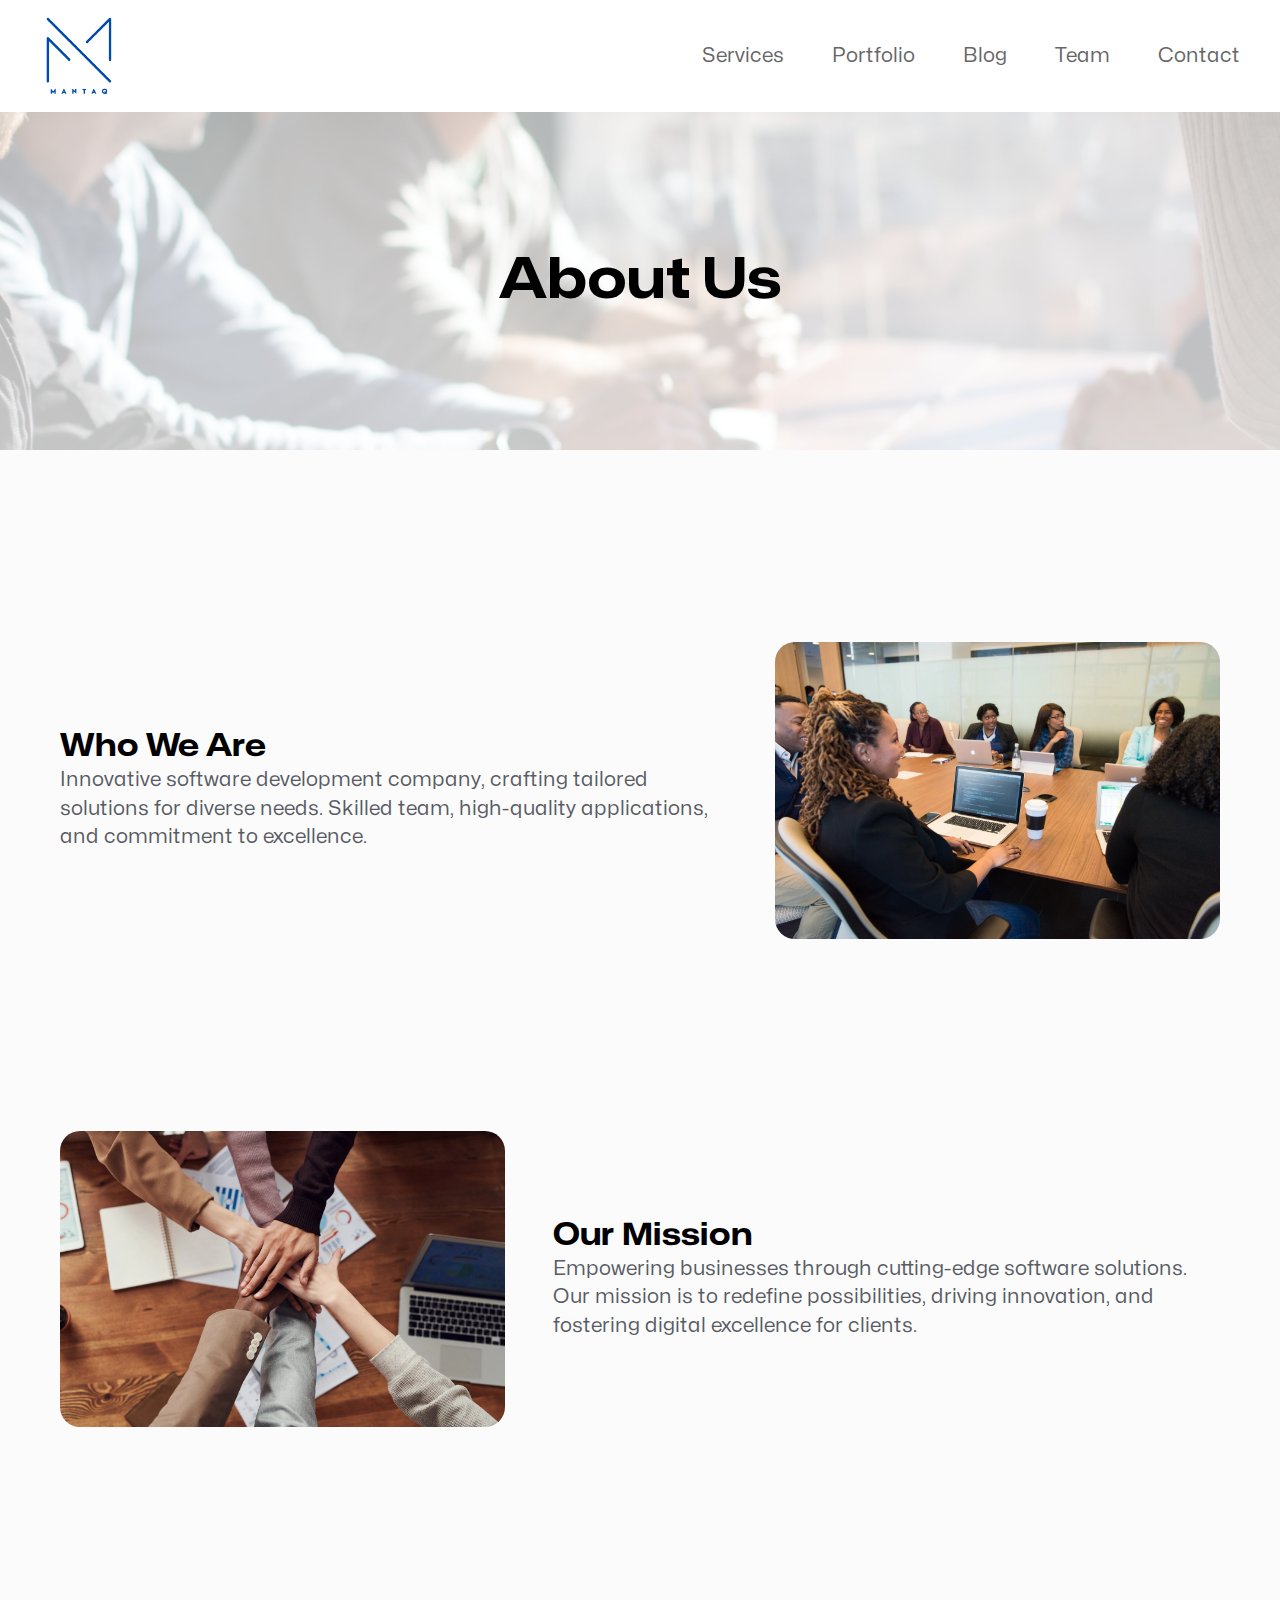
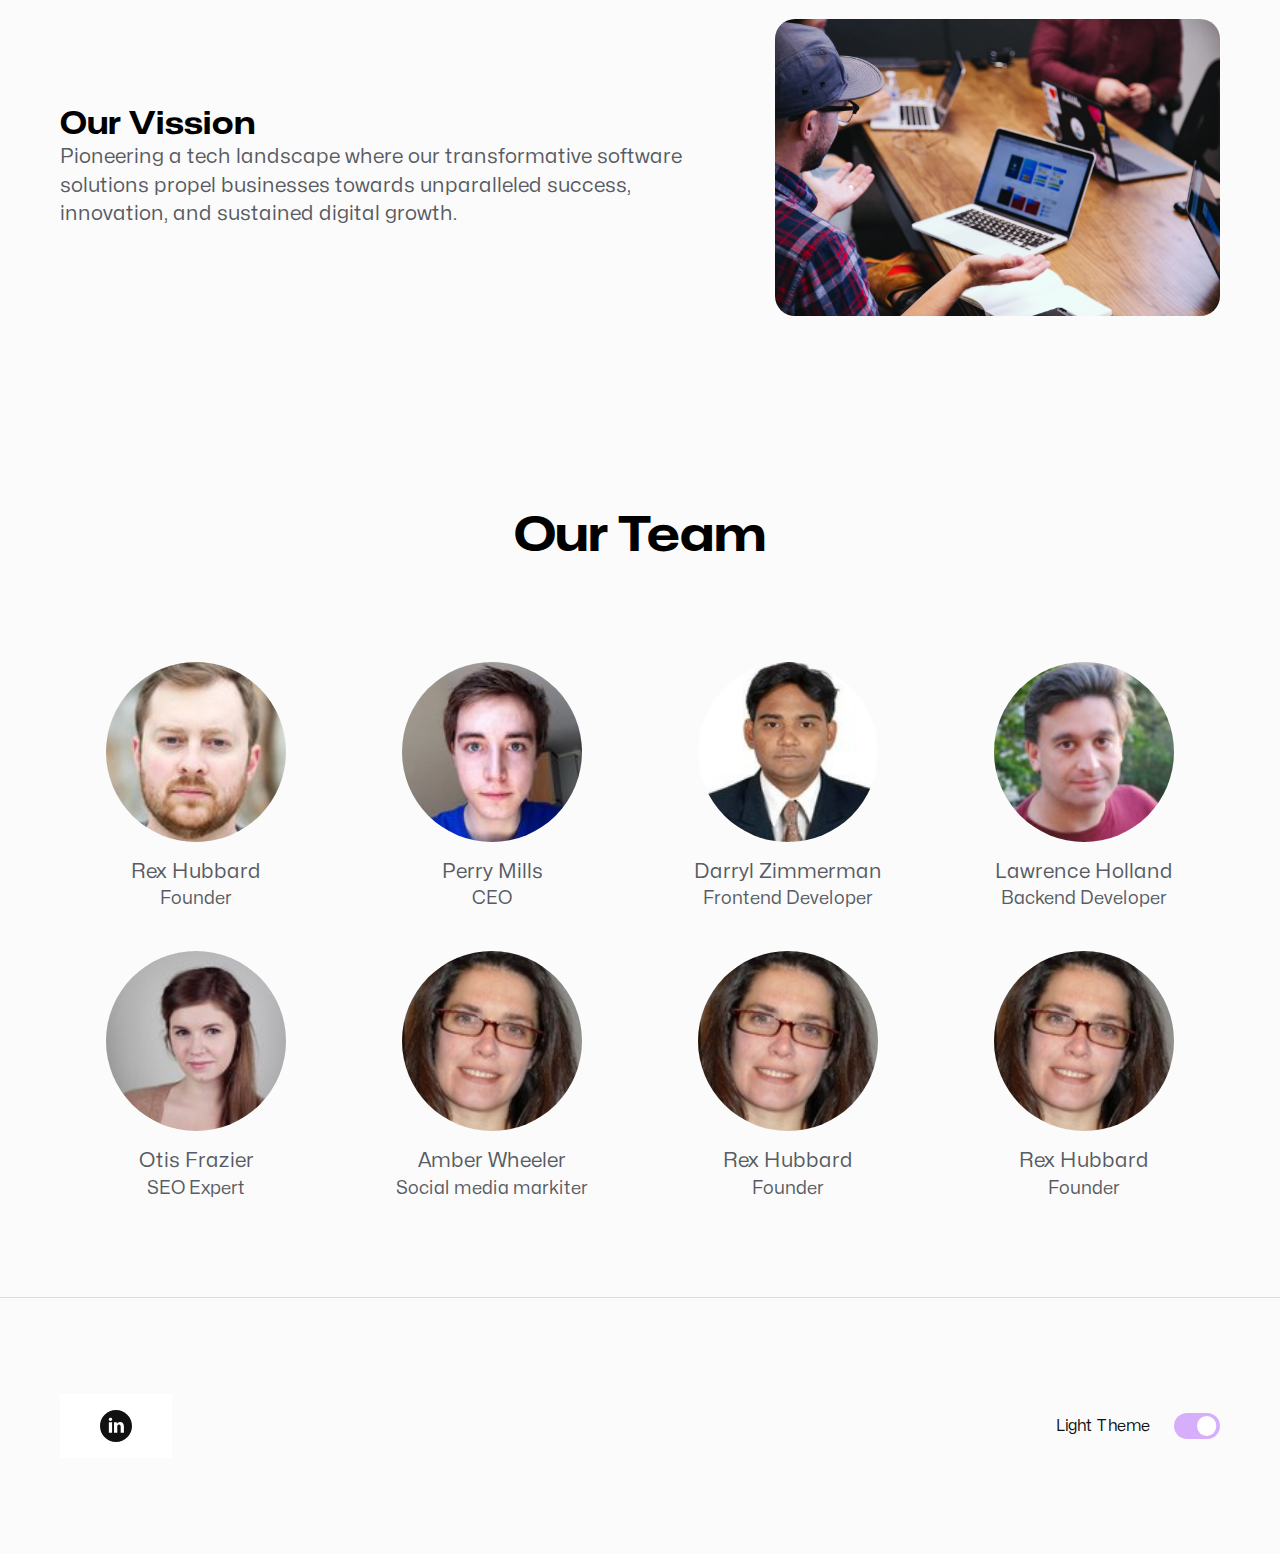
==== about.html @ 596f721f "team changed to about" ====
<!DOCTYPE html>
<html lang="en">
<head>
    <meta charset="UTF-8">
    <meta name="viewport" content="width=device-width, initial-scale=1.0">
    <title>Mantaq Tech Blog</title>

  <link rel="stylesheet" href="style.css" />
  <link rel="stylesheet" href="about.css" />
  <script src="./script.js" defer></script>

</head>
<body>

    <script>
        const theme = localStorage.getItem("theme") || "light";
        document.body.classList.add(theme);
    </script>

    <header class="about-header">
        <nav>
            <a href="index.html">
                <img src="./assets/images/logo.png" alt="mantaq" class="mantaq-logo">
            </a>
            <img src="./assets/images/menu-icon.svg" alt="menu" class="nav-icons menu-icon">
            <img src="./assets/images/close-icon.svg" alt="close" class="nav-icons close-icon hidden">
            <ul>
                <li><a href="index.html#services">Services</a></li>
                <li><a href="index.html#work">Portfolio</a></li>
                <li><a href="./blog.html">Blog</a></li>
                <li><a href="">Team</a></li>
              <li><a href="index.html#contact">Contact</a></li>
            </ul>
        </nav>

        <figure class="about-section container">
            <div class="about-text-box">
              <h1 class="h1">
                About Us
              </h1>
            </div>
        </figure>
    </header>

    <section class="container about-details-section">
        <aside class="about-details-text-box">
            <h2 class="about-details-heading">Who We Are</h2>
            <p>Innovative software development company, crafting tailored solutions for diverse needs. Skilled team, high-quality applications, and commitment to excellence.</p>
        </aside>
        <picture class="about-details-img">
            <img src="./assets/images/about/wwa.webp" alt="group of people" loading="lazy">
        </picture>
    </section>

    <section class="container about-details-section om-section">
        <aside class="about-details-text-box">
            <h2 class="about-details-heading">Our Mission</h2>
            <p>Empowering businesses through cutting-edge software solutions. Our mission is to redefine possibilities, driving innovation, and fostering digital excellence for clients.</p>
        </aside>
        <picture class="about-details-img">
            <img src="./assets/images/about/om.webp" alt="group of people putting hands on top of eacth other's hand" loading="lazy">
        </picture>
    </section>

    <section class="container about-details-section">
        <aside class="about-details-text-box">
            <h2 class="about-details-heading">Our Vission</h2>
            <p>Pioneering a tech landscape where our transformative software solutions propel businesses towards unparalleled success, innovation, and sustained digital growth.</p>
        </aside>
        <picture class="about-details-img">
            <img src="./assets/images/about/ov.webp" alt="group of people" loading="lazy">
        </picture>
    </section>

    <section>
        <div class="conatianer">
            <h2 class="h2">Our Team</h2>
            <div class="team-section container">
                <article class="team-member">
                    <img src="./assets/images/team/1.jpg" alt="Team memner image" class="member-img">
                    <p class="member-name">Rex Hubbard</p>
                    <span class="member-position">Founder</span>
                </article>
                <article class="team-member">
                    <img src="./assets/images/team/2.jpg" alt="Team memner image" class="member-img">
                    <p class="member-name">Perry Mills</p>
                    <span class="member-position">CEO</span>
                </article>
                <article class="team-member">
                    <img src="./assets/images/team/3.jpg" alt="Team memner image" class="member-img">
                    <p class="member-name">Darryl Zimmerman</p>
                    <span class="member-position">Frontend Developer</span>
                </article>
                <article class="team-member">
                    <img src="./assets/images/team/4.jpg" alt="Team memner image" class="member-img">
                    <p class="member-name">Lawrence Holland</p>
                    <span class="member-position">Backend Developer</span>
                </article>
                <article class="team-member">
                    <img src="./assets/images/team/5.jpg" alt="Team memner image" class="member-img">
                    <p class="member-name">Otis Frazier</p>
                    <span class="member-position">SEO Expert</span>
                </article>
                <article class="team-member">
                    <img src="./assets/images/team/6.jpg" alt="Team memner image" class="member-img">
                    <p class="member-name">Amber Wheeler</p>
                    <span class="member-position">Social media markiter</span>
                </article>
                <article class="team-member">
                    <img src="./assets/images/team/6.jpg" alt="Team memner image" class="member-img">
                    <p class="member-name">Rex Hubbard</p>
                    <span class="member-position">Founder</span>
                </article>
                <article class="team-member">
                    <img src="./assets/images/team/6.jpg" alt="Team memner image" class="member-img">
                    <p class="member-name">Rex Hubbard</p>
                    <span class="member-position">Founder</span>
                </article>
            </div>
        </div>
    </section>

    <footer class="footer">
        <div class="container">
          <div class="footer-content">
            <nav>
              <ol class="footer-links">
                <li class="footer-link">
                  <a title="Linkedin" href="https://www.linkedin.com/company/mantaq/" target="_blank"
                    rel="noopener"><img loading="lazy" src="assets/images/social-links/linkedin.svg" alt="Linkedin" /></a>
                </li>
              </ol>
            </nav>
            <label class="theme-switch" for="theme-switch">
              <span>Light Theme</span>
              <input type="checkbox" id="theme-switch" role="switch" />
            </label>
          </div>
        </div>
      </footer>
</body>
</html>
---- style.css ----
/* --------------------------------- */
/* ----- Basic Setup -----*/
/* --------------------------------- */

@font-face {
  font-family: "Mona Sans";
  src: url("assets/fonts/Mona-Sans.woff2") format("woff2 supports variations"),
    url("assets/fonts/Mona-Sans.woff2") format("woff2-variations");
  font-display: swap;
  font-weight: 200 900;
  font-stretch: 75% 125%;
}

:root {
  --h1: 3.5rem;
  --h2: 3rem;
  --h3: 2.145rem;
  --h4: 1.5rem;
  --text-large: 1.6rem;
  --text-medium: 1.275rem;
  --text-small: 1.125rem;
  --text-x-small: 1rem;

  --gradient-brand: radial-gradient(
      at 60% 31%,
      rgb(255, 131, 139) 0px,
      transparent 50%
    ),
    radial-gradient(at 48% 98%, rgba(0, 255, 166, 0.707) 0px, transparent 50%),
    radial-gradient(at 84% 67%, rgb(255, 129, 125) 0px, transparent 50%),
    radial-gradient(at 16% 47%, rgb(255, 90, 112) 0px, transparent 50%),
    radial-gradient(at 73% 11%, rgb(115, 255, 225) 0px, transparent 50%),
    radial-gradient(at 49% 37%, rgba(255, 249, 89, 0.695) 0px, transparent 50%),
    radial-gradient(at 70% 21%, rgba(58, 255, 186, 0.715) 0px, transparent 50%);
  --easing: cubic-bezier(0.86, 0, 0.07, 1);

  --site-max-width: 1280px;
  --gutter-nano: 0.5rem;
  --gutter-micro: 1rem;
  --gutter-x-small: 1.5rem;
  --gutter-small: 2rem;
  --gutter-medium: 2.5rem;
  --gutter-large: 3rem;
  --gutter-x-large: 6rem;
  --gutter-huge: 12rem;

  --scroll-padding: 4.375rem;
  --radius: 85px;
}

body.dark {
  --bg-color-primary: #0c0a0a;
  --bg-color-secondary: #161211;
  --important: #fff;
  --sub: #c3c3c3;
  --light: #7c7777;
  --body: #989898;
  --border: #c0c0c015;
  --border-dark: #c0c0c02f;
  --gradient-border: linear-gradient(to left bottom, #777, #0e0d0d);
  --shadow: 0 1rem 1rem #00000040;
}

body.light {
  --bg-color-primary: #fbfbfb;
  --bg-color-secondary: #ffffff;
  --important: #000;
  --sub: #111;
  --light: #666;
  --body: #585b63;
  --border: #62626234;
  --border-dark: #5e5e5e1f;
  --gradient-border: linear-gradient(to left bottom, #000000c6, #0e0d0d00);
  --shadow: 0 1rem 1rem rgba(0, 0, 0, 0.25);
}

*,
*::after,
*::before {
  margin: 0;
  padding: 0;
  box-sizing: inherit;
}

html {
  font-family: "Mona Sans", sans-serif;
  box-sizing: border-box;
  scroll-padding-top: var(--scroll-padding);
  scroll-behavior: smooth;
}

/* Ensure that our site is accessible to users who may have vestibular disorders */

@media (prefers-reduced-motion: reduce) {
  html {
    scroll-behavior: auto;
  }
}

@media (max-width: 1200px) {
  html {
    font-size: 90%;
  }
}

@media (max-width: 645px) {
  html {
    font-size: 80%;
  }
}

body {
  font-size: var(--text-medium);
  color: var(--body);
  background-color: var(--bg-color-primary);
  line-height: 1.4;
  text-rendering: optimizeLegibility;
  overflow-x: hidden;
}

/* Improve media defaults */

picture,
svg,
img {
  display: block;
  max-inline-size: 100%;
  object-fit: contain;
}

textarea {
  resize: none;
}

/* --------------------------------- */
/* ----- Typography -----*/
/* --------------------------------- */

input,
textarea,
button {
  font: inherit;
}

p,
h1,
h2,
h3,
.h4 {
  overflow-wrap: break-word;
}

h1,
h2,
h3,
.h4 {
  font-stretch: 125%;
  line-height: 1.2;
  color: var(--important);
}

.h1 {
  font-size: var(--h1);
}

.h2 {
  font-size: var(--h2);
  text-align: center;
}

.h3 {
  font-size: var(--h3);
}

.h4 {
  font-size: var(--h4);
}

@media (max-width: 845px) {
  :root {
    --h1: 2.845rem;
    --h2: 2.45rem;
    --h3: 1.85rem;
  }
}

@media (max-width: 700px) {
  :root {
    --h1: 2.545rem;
  }
}

@media (max-width: 545px) {
  :root {
    --h1: 2.4rem;
    --text-large: 1.5rem;
  }
}

@media (max-width: 485px) {
  :root {
    --h1: 2.145rem;
    --h2: 1.875rem;
    --h3: 1.6rem;
    --text-large: 1.345rem;
  }
}

/* --------------------------------- */
/* ----- Utilities -----*/
/* --------------------------------- */

/* Center and constrain the width of page sections */

.container {
  max-inline-size: var(--site-max-width);
  margin-inline: auto;
}

@media (max-width: 1375px) {
  :root {
    --site-max-width: 1160px;
  }
}

@media (max-width: 1275px) {
  .container {
    padding-inline: var(--gutter-small);
  }
}

@media (max-width: 1200px) {
  .container {
    padding-inline: var(--gutter-medium);
  }
}

@media (max-width: 575px) {
  .container {
    padding-inline: var(--gutter-small);
  }
}

/* disable scroll when menu is opened */

.lock-screen {
  overflow-y: hidden;
}

/* hides visually and removes from accessibility tree  */

.hidden {
  visibility: hidden;
  transform: translateX(-100%);
}

.transform {
  transform: translateY(6rem);
  opacity: 0;
}

.shown {
  transition: 0.1s;
  color: lightgrey;
}

/* --------------------------------- */
/* ----- Components -----*/
/* --------------------------------- */

.btn {
  font-size: 1.35rem;
  font-weight: 700;
  text-decoration: none;
  text-align: center;
  padding: 18px 60px;
  border-radius: var(--gutter-nano);
  transition: 0.3s all ease-in-out;
  cursor: pointer;
}

@media (max-width: 700px) {
  .btn {
    padding: 16px 48px;
  }
}

@media (max-width: 485px) {
  .btn {
    font-size: 1.2rem;
    padding: 14px 38px;
  }
}

.btn-cta {
  color: var(--bg-color-primary);
  background-color: var(--important);
}

body.dark .btn-cta:hover,
body.dark .btn-cta:focus {
  box-shadow: #ffffff40 0 0 0 var(--gutter-nano);
}

body.light .btn-cta:hover,
body.light .btn-cta:focus {
  box-shadow: #07070733 0 0 0 var(--gutter-nano);
}

.btn-secondary {
  border: 1px solid var(--border-dark);
  color: var(--important);
}

.btn-secondary:hover,
.btn-secondary:focus {
  border-color: var(--important);
}

.link {
  display: inline-block;
  font-weight: 600;
  font-size: var(--text-small);
  padding: var(--gutter-nano) 0;
  text-decoration: none;
  color: var(--important);
  position: relative;
}

.link::after,
.link::before {
  content: "";
  width: 100%;
  height: 1px;
  margin-block-start: var(--gutter-nano);
  position: absolute;
  bottom: -1px;
  left: 0;
  transition: 300ms;
}

body.dark .link::before {
  background-color: #d3d3d357;
}

body.dark .link::after {
  background-color: white;
}

body.light .link::before {
  background-color: lightgray;
}

body.light .link::after {
  background-color: black;
}

.link::after {
  background-color: white;
  transform-origin: left;
  transform: scaleX(0);
}

.link:hover::after,
.link:focus::after {
  transform: scaleX(1);
}

/* shiny-on-hover effect that follows your mouse */

.card {
  position: relative;
}

.card::after {
  content: "";
  position: absolute;
  inset: 0;
  background-image: radial-gradient(
    600px at var(--x) var(--y),
    #fffcfc18,
    transparent 40%
  );
  border-radius: inherit;
  opacity: 0;
  transition: opacity 0.2s;
  filter: blur(25px);
}

.card:hover::after {
  opacity: 1;
}

/* --------------------------------- */
/* ----- Layout -----*/
/* --------------------------------- */

section:not(:first-child) {
  padding-block-start: var(--gutter-huge);
}

section:first-child {
  padding-block-start: 7rem;
}

@media (max-width: 885px) {
  :root {
    --gutter-huge: 8rem;
    --gutter-x-large: 4rem;
  }
}

main {
  border-top: 1px solid var(--border);
  border-top-left-radius: var(--radius);
  border-top-right-radius: var(--radius);
  background-color: var(--bg-color-primary);
  transform: translateY(calc(-1 * var(--radius)));
}

@media (max-width: 1185px) {
  :root {
    --radius: 45px;
  }
}
/* --------------------------------- */
/* ----- Navigation -----*/
/* --------------------------------- */

nav{
  position: relative;
  background: var(--bg-color-secondary);
  display: flex;
  justify-content: space-between;
  padding: var(--gutter-micro) var(--gutter-medium);
  align-items: center;
}

.nav-icons{
  position: absolute;
  right: var(--gutter-medium);
  width: 35px;
  cursor: pointer;
}

.menu-icon{
  display: none;
}

.mantaq-logo{
  cursor: pointer;
}

.mantaq-logo{
  width: 80px;
}

nav ul {
  display: flex;
  gap: var(--gutter-large);
}

nav ul li {
  list-style: none;
}

nav ul li a{
  text-decoration: none;
  color: var(--light);
  transition: .4s;
}

nav ul li a:hover{
  color: var(--sub);
}

@media (max-width: 720px) {
  .menu-icon{
    display: block;
  }

  nav ul{
    background: var(--bg-color-secondary);
    flex-direction: column;
    position: absolute;
    width: 100%;
    left: 0;
    top: 100%;
    padding: var(--gutter-medium) var(--gutter-large);
    transition: .5s;
    transform: translateY(-150%);
  }
}


/* --------------------------------- */
/* ----- Header -----*/
/* --------------------------------- */

.header {
  min-block-size: calc(100vh + var(--radius));
  background-attachment: fixed;
  background-size: cover;
  background-position: center;
  background-repeat: no-repeat;
  position: relative;
}

body.dark .header {
  background-image: linear-gradient(#0000008b, #000000e6),
    url("assets/images/hero-bg.webp");
}

body.light .header {
  background-image: linear-gradient(#ffffffa2, #ffffffe6),
    url("assets/images/hero-bg-light.webp");
}

.header-text {
  font-size: var(--text-large);
  font-weight: 400;
  max-inline-size: 745px;
  margin-block-start: var(--gutter-micro);
  margin-block-end: var(--gutter-medium);
}

.hero-section{
  height: calc(100vh - 94px);
  display: flex;
  align-items: center; 
}

@media (max-width: 1200px) {
  .header-text {
    max-inline-size: 685px;
  }
}

@media (max-width: 845px) {
  .header-text {
    max-inline-size: 585px;
  }
}

.header-btns {
  display: inline-flex;
  gap: var(--gutter-x-small);
}

@media (max-width: 400px) {
  .header-textbox {
    left: 0;
    text-align: center;
    padding-inline: 0.6rem;
  }
  .header-btns {
    flex-direction: column;
    width: 80%;
  }
}

/* --------------------------------- */
/* ----- Clients -----*/
/* --------------------------------- */

.logos {
  display: flex;
  justify-content: space-around;
  align-items: flex-start;
  padding-block-start: var(--gutter-x-large);
}

@media (max-width: 885px) {
  .logos {
    padding-block-start: calc(
      var(--gutter-x-large) + var(--gutter-x-large) - 2rem
    );
  }
}

.logo-group {
  display: flex;
  flex-direction: column;
  align-items: center;
  justify-content: center;
  position: relative;
}

.logo {
  position: absolute;
  top: 0;
  max-block-size: 60px;
  max-inline-size: 150px;
  transition: all 2.4s cubic-bezier(0.25, 1, 0.5, 1);
}

@media (max-width: 845px) {
  .logo {
    max-inline-size: 100px;
  }

  .logo-group:last-child {
    display: none;
  }
}

@media (max-width: 400px) {
  .logo {
    max-inline-size: 85px;
  }
}

.logo.hide {
  opacity: 0;
}

.logo.to-top {
  transform: scale(0.4) translateY(-150px);
}

.logo.to-bottom {
  transform: scale(0.4) translateY(150px);
}

body.dark .logo {
  filter: invert(97%) grayscale(100%) opacity(0.6);
}

body.light .logo {
  filter: grayscale(100%) opacity(0.6);
}

/* --------------------------------- */
/* ----- Featured article -----*/
/* --------------------------------- */

.services{
  display: grid;
  grid-template-columns: repeat(4 ,1fr);
  row-gap: var(--gutter-large);
  gap: var(--gutter-medium);
  padding-block-start: var(--gutter-x-large);
}

.services article{
  display: flex;
  align-items: center;
  justify-content: center;
  gap: var(--gutter-x-small);
  flex-direction: column;
  transition: 1s;
  text-align: center;
}

.services article:hover img{
  scale: 1.2;
}

.services article img{
  max-width: 130px;
  transition: .7s;
  cursor: pointer;
}

@media (max-width: 880px) {
  .services{
    grid-template-columns: repeat(3 ,1fr);
  }
}


@media (max-width: 570px) {
  .services{
    grid-template-columns: repeat(2 ,1fr);
  }
}
/* --------------------------------- */
/* ----- Work -----*/
/* --------------------------------- */

.work-boxes {
  padding-block-start: var(--gutter-x-large);
}

.work-box {
  display: flex;
  justify-content: space-between;
  align-items: center;
}

@media (max-width: 1045px) {
  .work-boxes {
    max-inline-size: fit-content;
    margin-inline: auto;
  }

  .work-box {
    flex-direction: column-reverse;
    align-items: flex-start;
  }

  .work-img {
    margin-block-end: var(--gutter-medium);
  }
}

.work-box:not(:last-child) {
  margin-block-end: var(--gutter-huge);
}

@media (max-width: 1285px) {
  .work-box:not(:last-child) {
    margin-block-end: 8rem;
  }
}

.work-img,
.work-textbox {
  flex-basis: 49%;
}

.work-img {
  max-inline-size: 785px;
  transition: 0.6s all;
}

body.light .work-img {
  box-shadow: var(--shadow);
}

.work-textbox {
  max-inline-size: 445px;
}

@media (max-width: 885px) {
  .work h2 {
    margin-block-start: 45px;
  }
}

@media (max-width: 485px) {
  .work h2 {
    margin-block-start: 0;
  }
}

.work-text {
  margin-block: var(--gutter-micro);
}

.work-technologies {
  list-style-position: inside;
  list-style-type: disc;
  margin-block-end: var(--gutter-x-small);
}

.work-links {
  display: inline-flex;
  align-items: center;
  gap: var(--gutter-x-small);
}

.work-links img {
  block-size: 28px;
  inline-size: 28px;
}

body.dark .work-links img {
  filter: invert(1);
}

/* Github icon */

.work-links > a:last-child {
  transition: 0.3s transform ease-in;
}

.work-links > a:last-child:hover,
.work-links > a:last-child:focus {
  transform: scale(1.1);
}

.work-text,
.contact-text,
.work-technologies {
  font-weight: 300;
}

.work-textbox h3,
.work-text,
.work-technologies,
.work-links {
  --delay: 0.2s;
  animation: slide-up 0.6s cubic-bezier(0.16, 1, 0.3, 1) both;
  animation-play-state: paused;
}

.work-text {
  animation-delay: var(--delay);
}

.work-technologies {
  animation-delay: calc(var(--delay) * 1.5);
}

.work-links {
  animation-delay: calc(var(--delay) * 2);
}

@keyframes slide-up {
  from {
    transform: translateY(45px);
    opacity: 0;
  }

  to {
    transform: none;
    opacity: 1;
  }
}

/* --------------------------------- */
/* ----- Articles -----*/
/* --------------------------------- */

.article-boxes {
  display: flex;
  flex-flow: row wrap;
  gap: 3.5%;
  margin-block-start: var(--gutter-x-large);
}

.article-box {
  flex-basis: 31%;
  border: 1px solid var(--border);
  padding: var(--gutter-medium) var(--gutter-small);
  border-radius: var(--gutter-nano);
  background-color: var(--bg-color-secondary);
}

.article-textbox {
  height: 100%;
  display: flex;
  flex-direction: column;
}

.article-text {
  font-size: var(--text-small);
  margin-block: var(--gutter-x-small);
}

.article-info {
  display: flex;
  justify-content: space-between;
  margin-block-start: auto;
}

.reaction-count {
  display: inline-flex;
  align-items: center;
  gap: var(--gutter-nano);
  font-size: initial;
}

@media (max-width: 985px) {
  .article-boxes {
    max-inline-size: 685px;
    margin-inline: auto;
    justify-content: center;
    gap: 4%;
  }
}

@media (max-width: 650px) {
  .featured-article {
    margin-block-end: 0;
  }
}

/* --------------------------------- */
/* ----- Featured article -----*/
/* --------------------------------- */

.featured-article {
  flex-basis: 100%;
  display: flex;
  align-items: center;
  justify-content: space-between;
  margin-block-end: 44.8px;
}

@media (max-width: 985px) {
  .featured-article {
    margin-block-end: 24.4px;
    flex-direction: column-reverse;
  }
}

.featured-article .article-textbox {
  flex-basis: 44%;
}

.featured-article h3 {
  margin-block-start: var(--gutter-x-small);
}

.featured-article .article-illustration {
  flex-basis: 50%;
}

.article-illustration img {
  border-radius: var(--gutter-nano);
}

.featured-article .article-text {
  font-size: var(--text-medium);
}

.featured-article .article-info {
  justify-content: flex-start;
  gap: var(--gutter-medium);
}

/* --------------------------------- */
/* ----- Testimonials -----*/
/* --------------------------------- */

.testimonials {
  display: grid;
  grid-template-columns: repeat(3, 1fr);
  gap: 1px;
  margin-block-start: var(--gutter-x-large);
  list-style-type: none;
  background-image: linear-gradient(
    rgba(88, 88, 88, 0.297),
    rgba(214, 214, 214, 0.082)
  );
}

@media (max-width: 1100px) {
  .testimonials {
    grid-template-columns: repeat(2, 1fr);
  }
}

@media (max-width: 645px) {
  .testimonials {
    grid-template-columns: 1fr;
  }
}

.testimonial {
  display: flex;
  flex-direction: column;
  padding: var(--gutter-small);
  background-color: var(--bg-color-primary);
}

.testimonial-text {
  font-size: var(--text-small);
  margin-block-end: var(--gutter-x-small);
}

.testimonial-author {
  margin-block-start: auto;
  display: flex;
  align-items: center;
  gap: var(--gutter-micro);
}

.testimonial-author-name {
  margin-block-end: 0.3rem;
}

.testimonial-author-name,
.testimonial-author-job {
  font-size: initial;
}

.testimonial-author > img {
  block-size: 52px;
  inline-size: 52px;
  border-radius: 50%;
  background-color: var(--bg-color-secondary);
}
/* --------------------------------- */
/* ----- Skills -----*/
/* --------------------------------- */

.skills-imgs {
  display: flex;
  flex-flow: row wrap;
  justify-content: center;
  gap: var(--gutter-x-large);
  padding-block-start: var(--gutter-x-large);
}

.skills-img {
  block-size: 135px;
  inline-size: 135px;
}

@media (max-width: 1100px) {
  .skills-img {
    block-size: 100px;
    inline-size: 100px;
  }
}

@media (max-width: 810px) {
  .skills-img {
    block-size: 85px;
    inline-size: 85px;
  }
}

@media (max-width: 675px) {
  .skills-imgs {
    gap: var(--gutter-large);
  }
  .skills-img {
    block-size: 70px;
    inline-size: 70px;
  }
}

@media (max-width: 340px) {
  .skills-img {
    block-size: 55px;
    inline-size: 55px;
  }
}

/* --------------------------------- */
/* ----- Contact -----*/
/* --------------------------------- */

.contact-content {
  display: grid;
  grid-template-columns: minmax(245px, 35%) 1fr;
  margin-block: var(--gutter-x-large);
  border: 1px solid var(--border);
  border-radius: var(--gutter-nano);
}

@media (max-width: 1032px) {
  .contact-content {
    display: flex;
    flex-direction: column-reverse;
    max-inline-size: 845px;
    margin-inline: auto;
  }
}

.contact-textbox,
.contact-form {
  padding: var(--gutter-large) var(--gutter-small);
}

.hire-alert {
  display: inline-flex;
  align-items: center;
  gap: var(--gutter-nano);
  font-size: initial;
  padding: var(--gutter-nano) var(--gutter-micro);
  border-radius: var(--gutter-small);
  position: relative;
  z-index: 1;
  margin-block-end: var(--gutter-small);
  color: var(--important);
}

.hire-alert::before,
.hire-alert::after {
  content: "";
  position: absolute;
  inset: 0;
  border-radius: inherit;
}

.hire-alert::after {
  background-image: var(--gradient-border);
  z-index: -2;
}

.hire-alert::before {
  background-color: var(--bg-color-primary);
  inset: 1px;
  z-index: -1;
}

.indicator {
  display: inline-block;
  block-size: var(--gutter-nano);
  inline-size: var(--gutter-nano);
  border-radius: 50%;
  background-color: red;
  animation: blink 550ms alternate infinite var(--easing);
}

@keyframes blink {
  100% {
    opacity: 0;
  }
}

.contact-text {
  margin-block-end: var(--gutter-small);
}

.signatures {
  inline-size: 150px;
}

body.light .signatures {
  filter: invert(1);
}

.contact-form {
  background-color: var(--bg-color-secondary);
  border-top-right-radius: var(--gutter-nano);
  border-bottom-right-radius: var(--gutter-nano);
}

.form-field label,
.form-field input,
.form-field textarea {
  display: block;
  width: 100%;
}

.form-field label {
  color: var(--important);
}

.form-field input,
.form-field textarea {
  font-size: var(--text-small);
  color: var(--sub);
  border: none;
  outline: none;
  border-bottom: 1px solid var(--border);
  background-color: transparent;
}

.form-field input:focus,
.form-field textarea:focus {
  border-color: #888;
}

.form-field input,
.form-field textarea {
  margin-block-end: var(--gutter-small);
  padding: var(--gutter-nano);
  margin-inline: var(--gutter-nano);
}

.form-field label {
  font-size: var(--text-small);
  margin-block-end: var(--gutter-nano);
  margin-inline-start: var(--gutter-nano);
}

.contact-form button[type="submit"] {
  border: none;
}

/* --------------------------------- */
/* ----- Footer -----*/
/* --------------------------------- */

.footer {
  border-top: 1px solid var(--border);
  padding-block: var(--gutter-x-large);
}

.main-footer{
  display: flex;
  justify-content: space-between;
  border-bottom: 1px solid var(--border);
  padding-bottom: var(--gutter-small);
  gap: var(--gutter-medium);
}

.footer-logo-section{
  flex-basis: 30%;
}

.links-footer{
  flex-basis: 70%;
}

.footer-logo{
  max-width: 100px;
  margin-bottom: var(--gutter-micro);
}

.address{
  font-size: var(--text-x-small);
}

.links-footer{
  display: flex;
  place-content: end;
  gap: var(--gutter-x-large);
}

.footer-link-heading{
  color: var(--body);
  font-size: var(--text-small);
  font-weight: 500;
  margin-bottom: var(--gutter-micro);
}

.links-list{
  display: flex;
  flex-direction: column;
  gap: var(--gutter-nano);
}

.links-list li{
  list-style-type: none;
}

.links-list .footer-link{
  text-decoration: none;
  color: var(--light);
  font-weight: 500;
  font-size: var(--text-x-small);
  transition: .4s;
}

.links-list .footer-link:hover{
  color: var(--sub);
}

@media (max-width: 650px) {
  .main-footer{
    flex-direction: column;
  }

  .links-footer{
    place-content: unset;
  }

  .address{
    font-size: var(--text-small);
  }
}

.footer-content {
  display: flex;
  align-items: center;
  justify-content: space-between;
}

@media (max-width: 875px) {
  .footer-content {
    /* flex-direction: column-reverse; */
    gap: var(--gutter-small);
  }
}


.footer-text a {
  color: var(--sub);
}

.footer-links {
  display: flex;
  gap: var(--gutter-small);
  list-style-type: none;
}

@media (max-width: 1040px) {
  .footer-links {
    gap: var(--gutter-micro);
  }
}

.footer-link img {
  block-size: 32px;
  inline-size: 32px;
}

body.dark .footer-link img {
  filter: invert(1);
}

.theme-switch {
  /* Track */

  --track-size: calc(var(--thumb-size) * 2);
  --track-padding: 0.225rem;
  --track-inactive: hsl(80 0% 80%);
  --track-active: #d7aefb;

  --track-color-inactive: var(--track-inactive);
  --track-color-active: var(--track-active);

  /* Thumb */

  --thumb-position: 0%;
  --thumb-size: 1.2rem;
  --thumb: hsl(0 0% 100%);
  --thumb-highlight: hsla(0, 0%, 0%, 0.056);

  --thumb-color: var(--thumb);
  --thumb-color-highlight: var(--thumb-highlight);
}

.theme-switch {
  display: flex;
  align-items: center;
  gap: 2ch;
  user-select: none;
  -webkit-tap-highlight-color: transparent;
}

.theme-switch > span,
.theme-switch > input {
  cursor: pointer;
}

.theme-switch span {
  font-size: var(--text-x-small);
  color: var(--sub);
}

.theme-switch > input {
  -webkit-appearance: none;
  -moz-appearance: none;
  appearance: none;
  box-sizing: content-box;
  inline-size: var(--track-size);
  block-size: var(--thumb-size);
  padding: var(--track-padding);
  background-color: var(--track-color-inactive);
  border-radius: var(--track-size);
}

.theme-switch > input::after {
  display: block;
  content: "";
  inline-size: var(--thumb-size);
  block-size: var(--thumb-size);
  background-color: var(--thumb-color);
  border-radius: 50%;
  transform: translateX(var(--thumb-position));
  transition: 500ms all cubic-bezier(0.45, 0.05, 0.22, 1.3);
}

input:checked {
  --thumb-position: 100%;
  background-color: var(--track-active);
}
---- about.css ----
body.dark .about-header {
    background-image: linear-gradient(#0000008b, #000000e6),
      url("assets/images/about/about-bg.webp");
}

body.light .about-header {
    background-image: linear-gradient(#ffffffa2, #ffffffe6),
        url("assets/images/about/about-bg.webp");
}

.about-header{
    background-attachment: fixed;
    background-size: cover;
    background-position: center;
    background-repeat: no-repeat;
}

.about-section{
    height: calc(50vh - 112px);
    display: flex;
    align-items: center;
    justify-content: center;
}

.about-details-section{
    display: flex;
    justify-content: space-between;
    align-items: center;
    gap: var(--gutter-large);

}

.about-details-text-box{
    flex-basis: 60%;
}

.about-details-img{
    flex-basis: 40%;
}

.about-details-img img{
    border-radius: 20px;
}

.om-section{
    flex-direction: row-reverse;
}
@media (max-width: 920px) {
    .about-details-text-box{
        flex-basis: 50%;
    }
    
    .about-details-img{
        flex-basis: 50%;
    }
}

@media (max-width: 720px) {
    .about-details-section{
        flex-direction: column;
    }
    .om-section{
        flex-direction: column;
    }
    
}


.team-section{
    padding-block-start: var(--gutter-x-large);
    display: grid;
    grid-template-columns: repeat(4, 1fr);
    row-gap: var(--gutter-medium);
    column-gap: var(--gutter-x-small);
    place-items: center;
    margin-block-end: var(--gutter-x-large);
}

.team-member{
    display: flex;
    align-items: center;
    justify-content: center;
    flex-direction: column;
    max-width: 200px;
}

.member-img{
    min-width: 180px;
    border-radius: 100%;
    margin-bottom: var(--gutter-micro);
}

.member-position{
    font-size: var(--text-small);
    color: var(--body);
}

@media (max-width: 885px) {
    .member-img{
        min-width: 100px;
    }
}

@media (max-width: 720px) {
    .team-section{
        grid-template-columns: repeat(3, 1fr);
    }
}

@media (max-width: 550px) {
    .team-section{
        grid-template-columns: repeat(2, 1fr);
    }
    .member-img{
        min-width: 150px;
    }
}
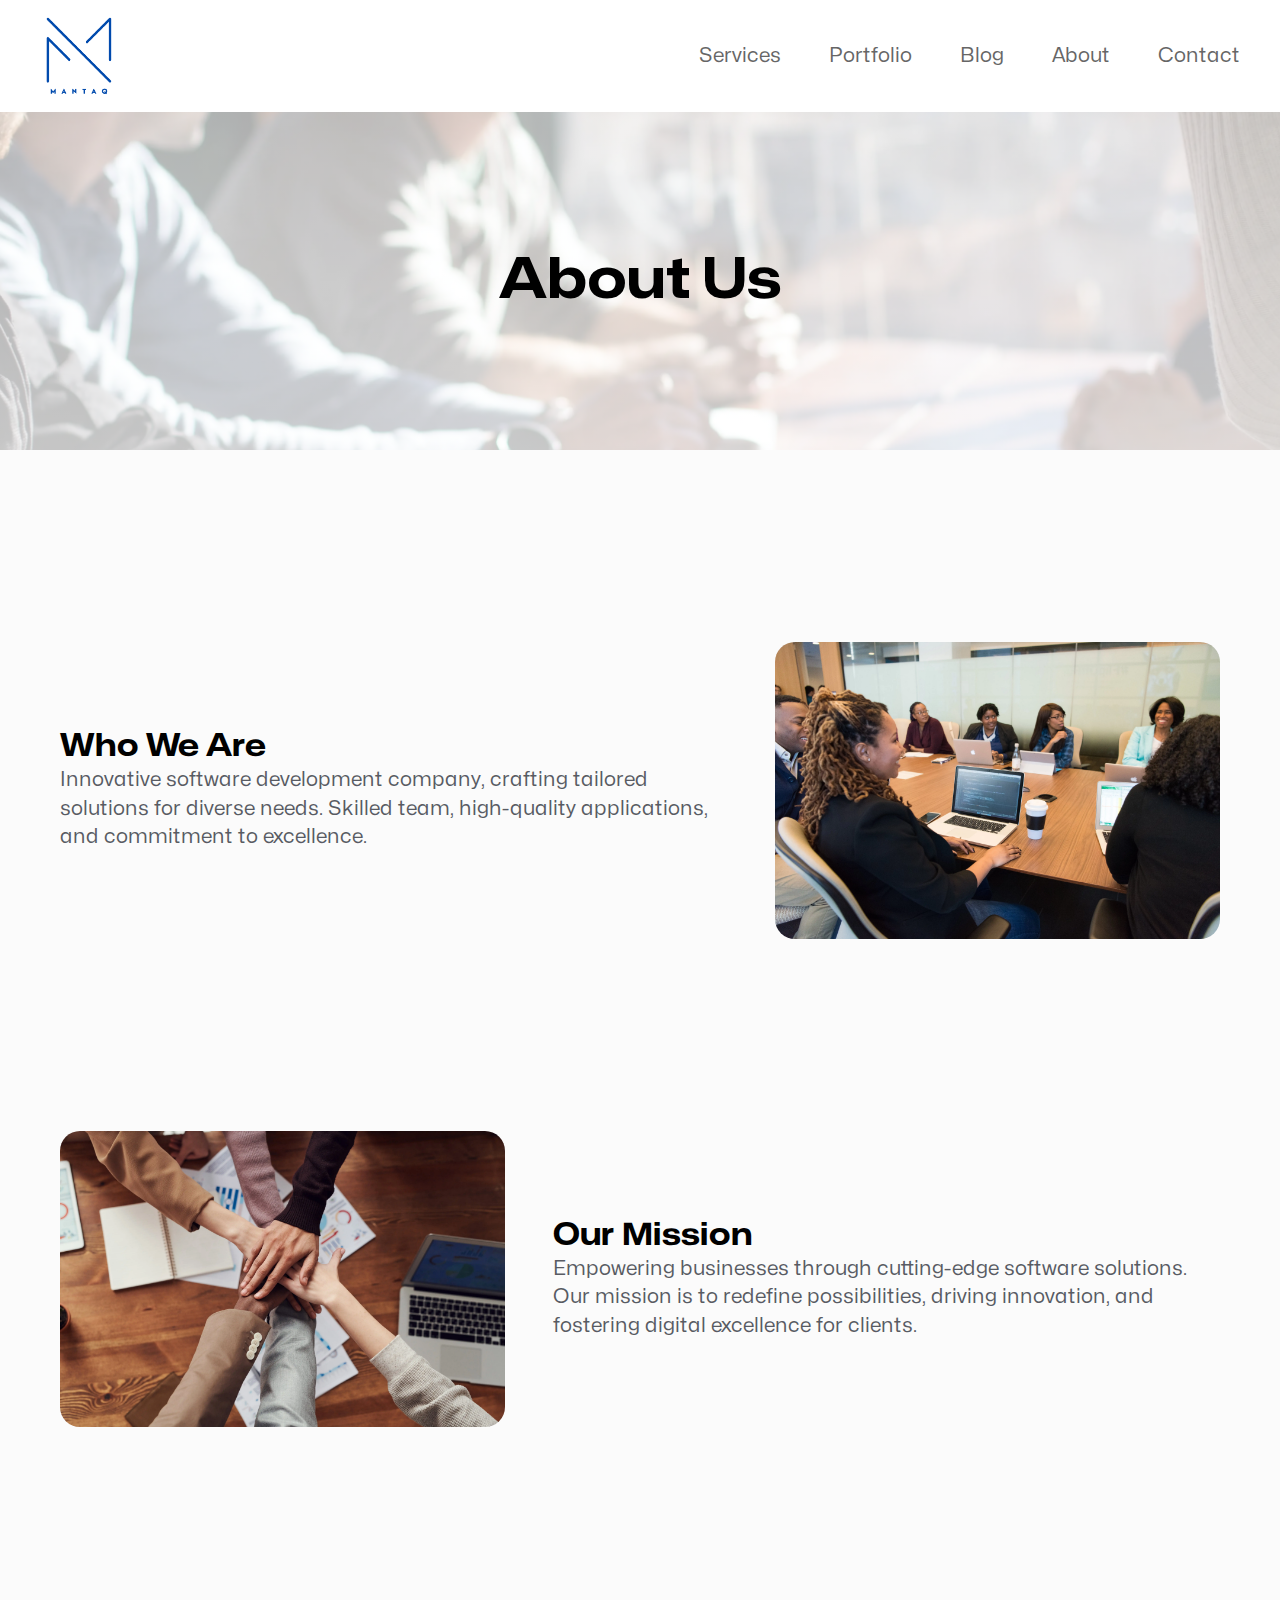
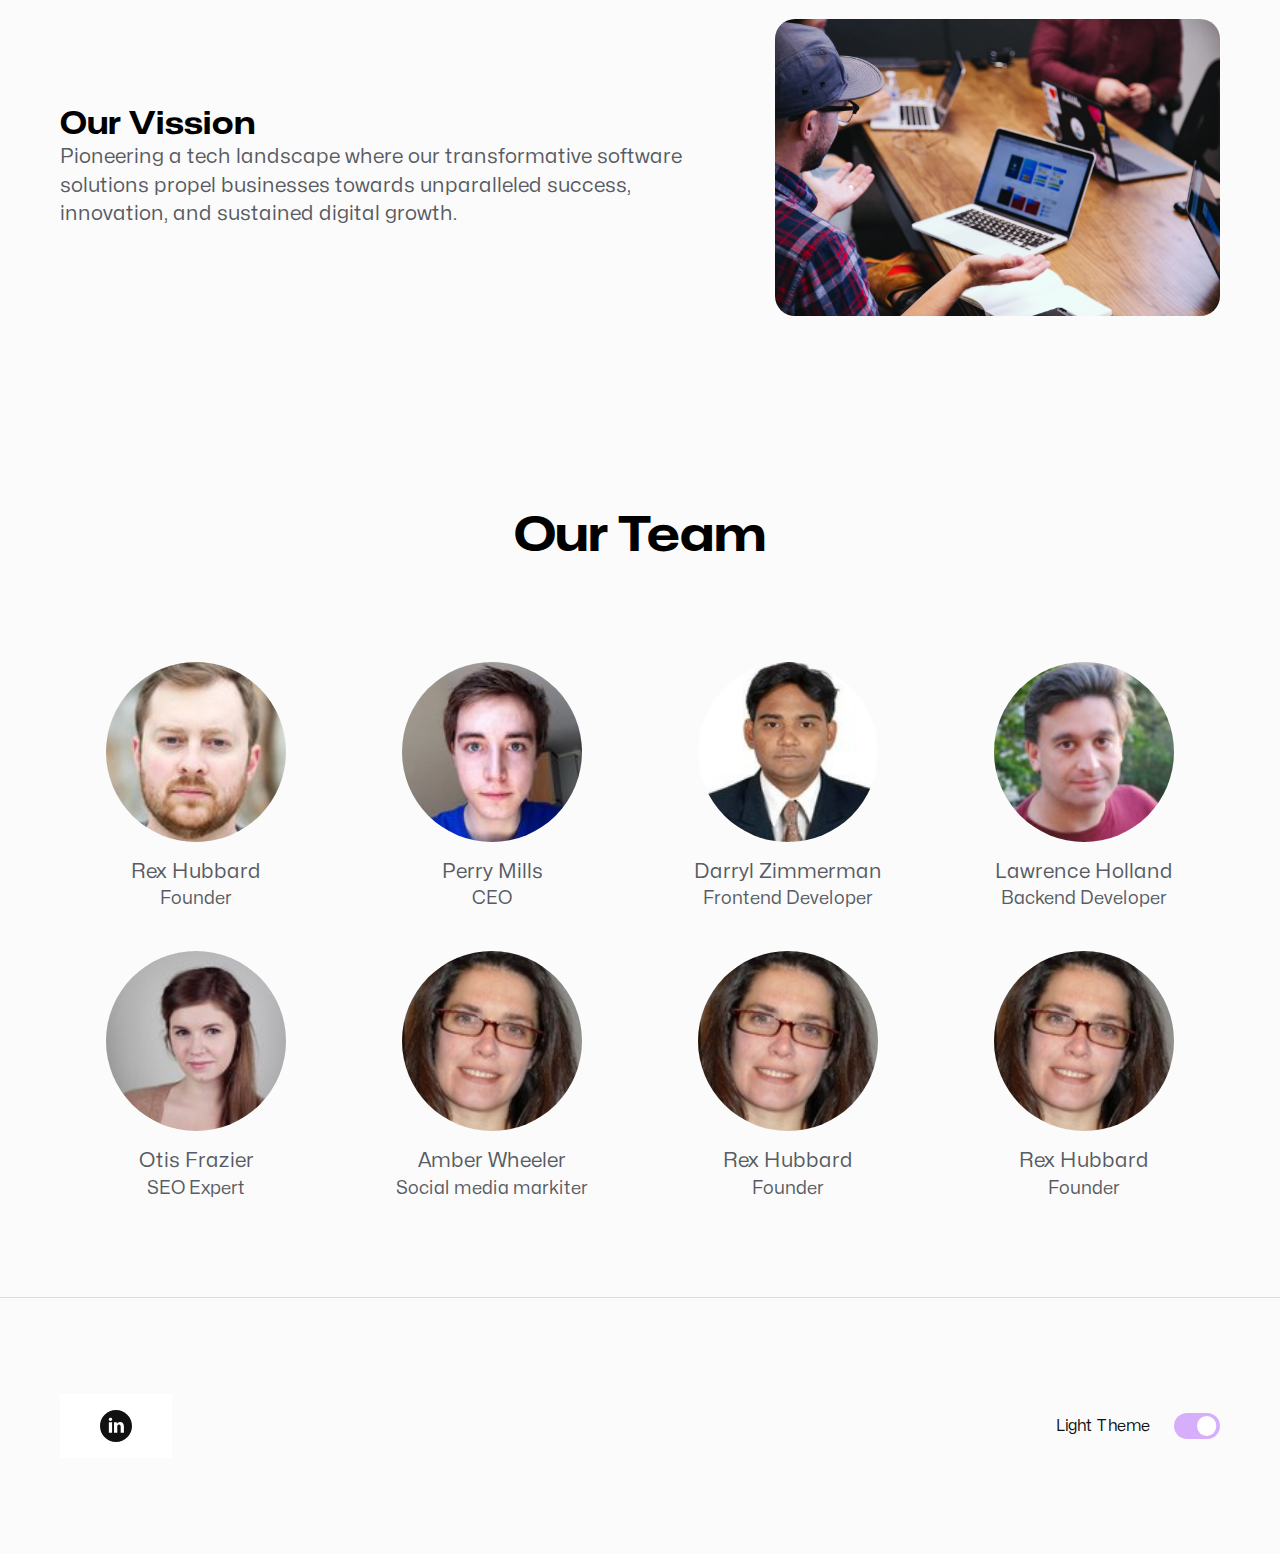
==== commit b36193e4: "portfolio page is done" ====
--- a/about.html
+++ b/about.html
@@ -26,9 +26,9 @@
             <img src="./assets/images/close-icon.svg" alt="close" class="nav-icons close-icon hidden">
             <ul>
                 <li><a href="index.html#services">Services</a></li>
-                <li><a href="index.html#work">Portfolio</a></li>
+                <li><a href="./work.html">Portfolio</a></li>
                 <li><a href="./blog.html">Blog</a></li>
-                <li><a href="">Team</a></li>
+                <li><a href="/">About</a></li>
               <li><a href="index.html#contact">Contact</a></li>
             </ul>
         </nav>
--- a/style.css
+++ b/style.css
@@ -807,6 +807,27 @@
   animation-delay: calc(var(--delay) * 2);
 }
 
+.show-work{
+  display: grid;
+  place-items: center;
+}
+
+.show-work-btn{
+  text-decoration: none;
+  color: var(--body);
+  padding: var(--gutter-nano) var(--gutter-x-small);
+  border: 1px solid var(--border);
+  border-radius: var(--radius);
+  transition: .5s;
+  cursor: pointer;
+  text-align: center;
+}
+
+.show-work-btn:hover{
+  color: var(--important);
+  border-color: var(--important);
+}
+
 @keyframes slide-up {
   from {
     transform: translateY(45px);
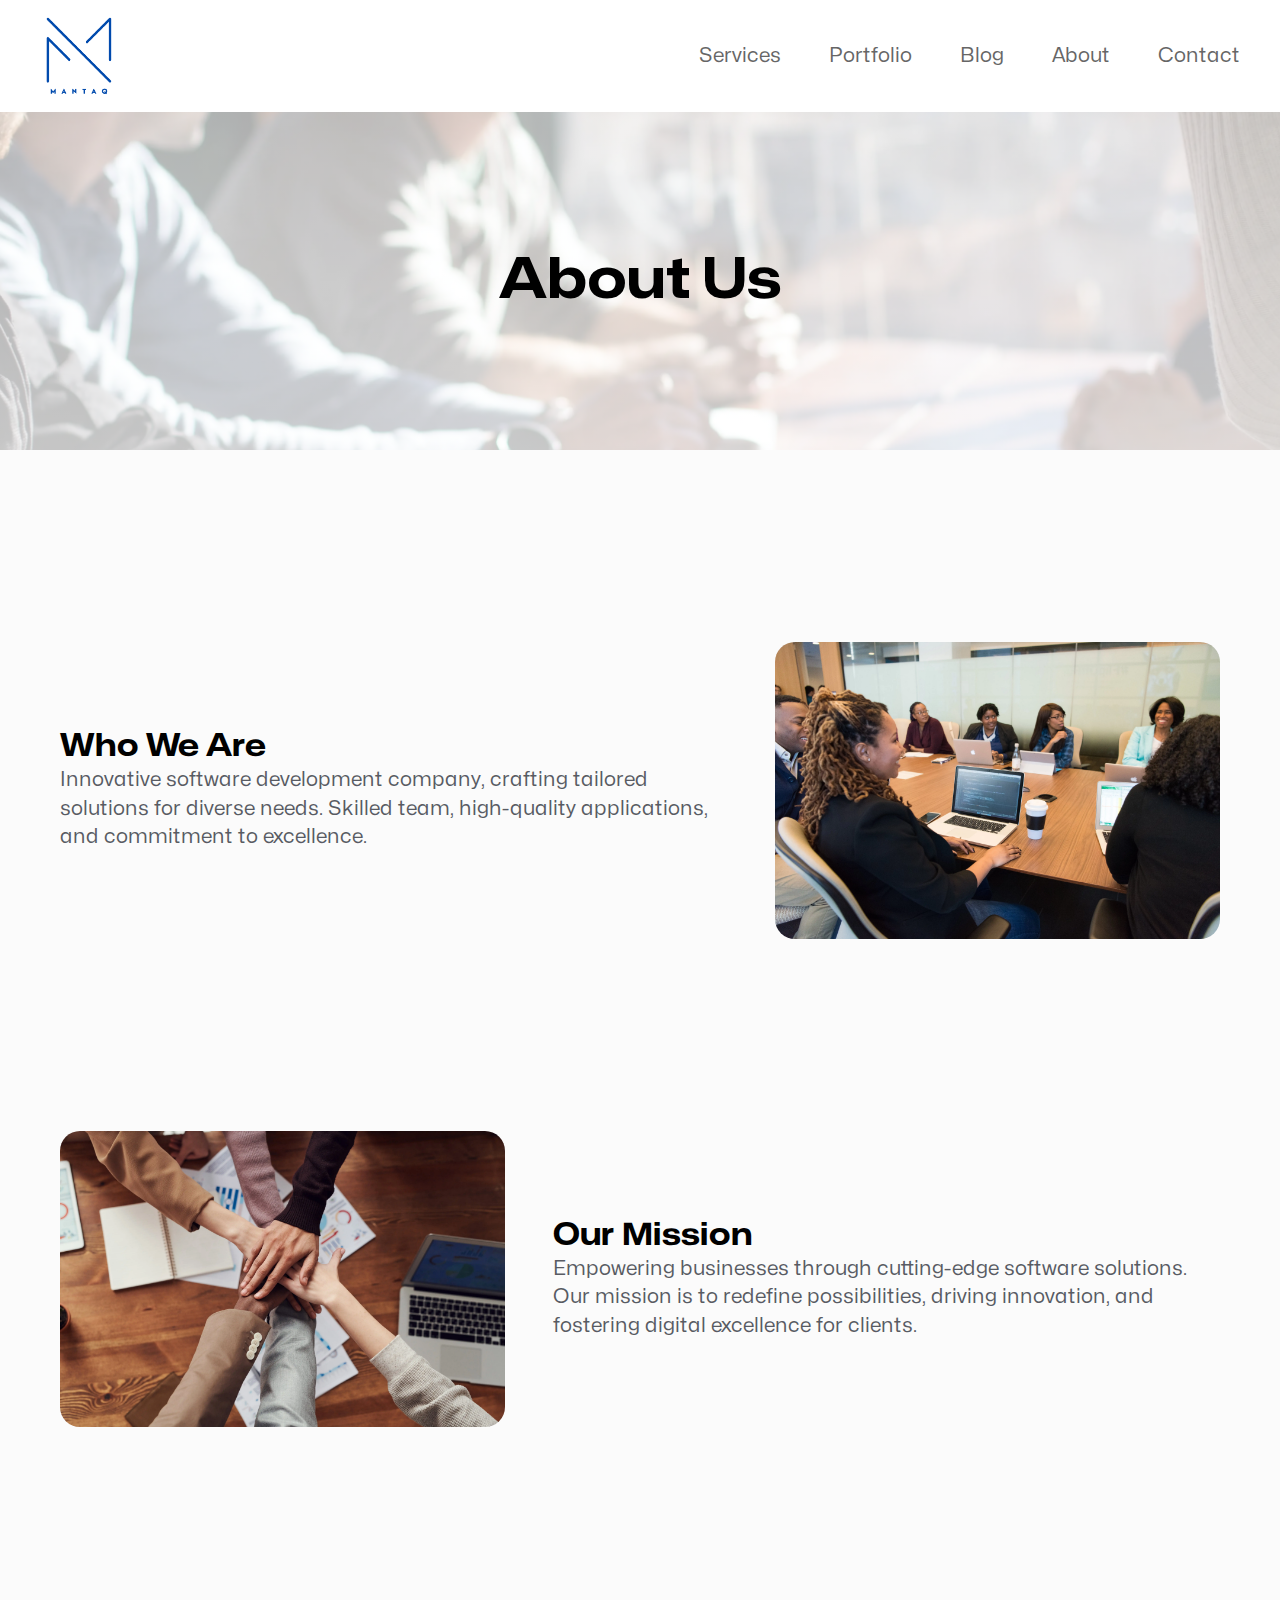
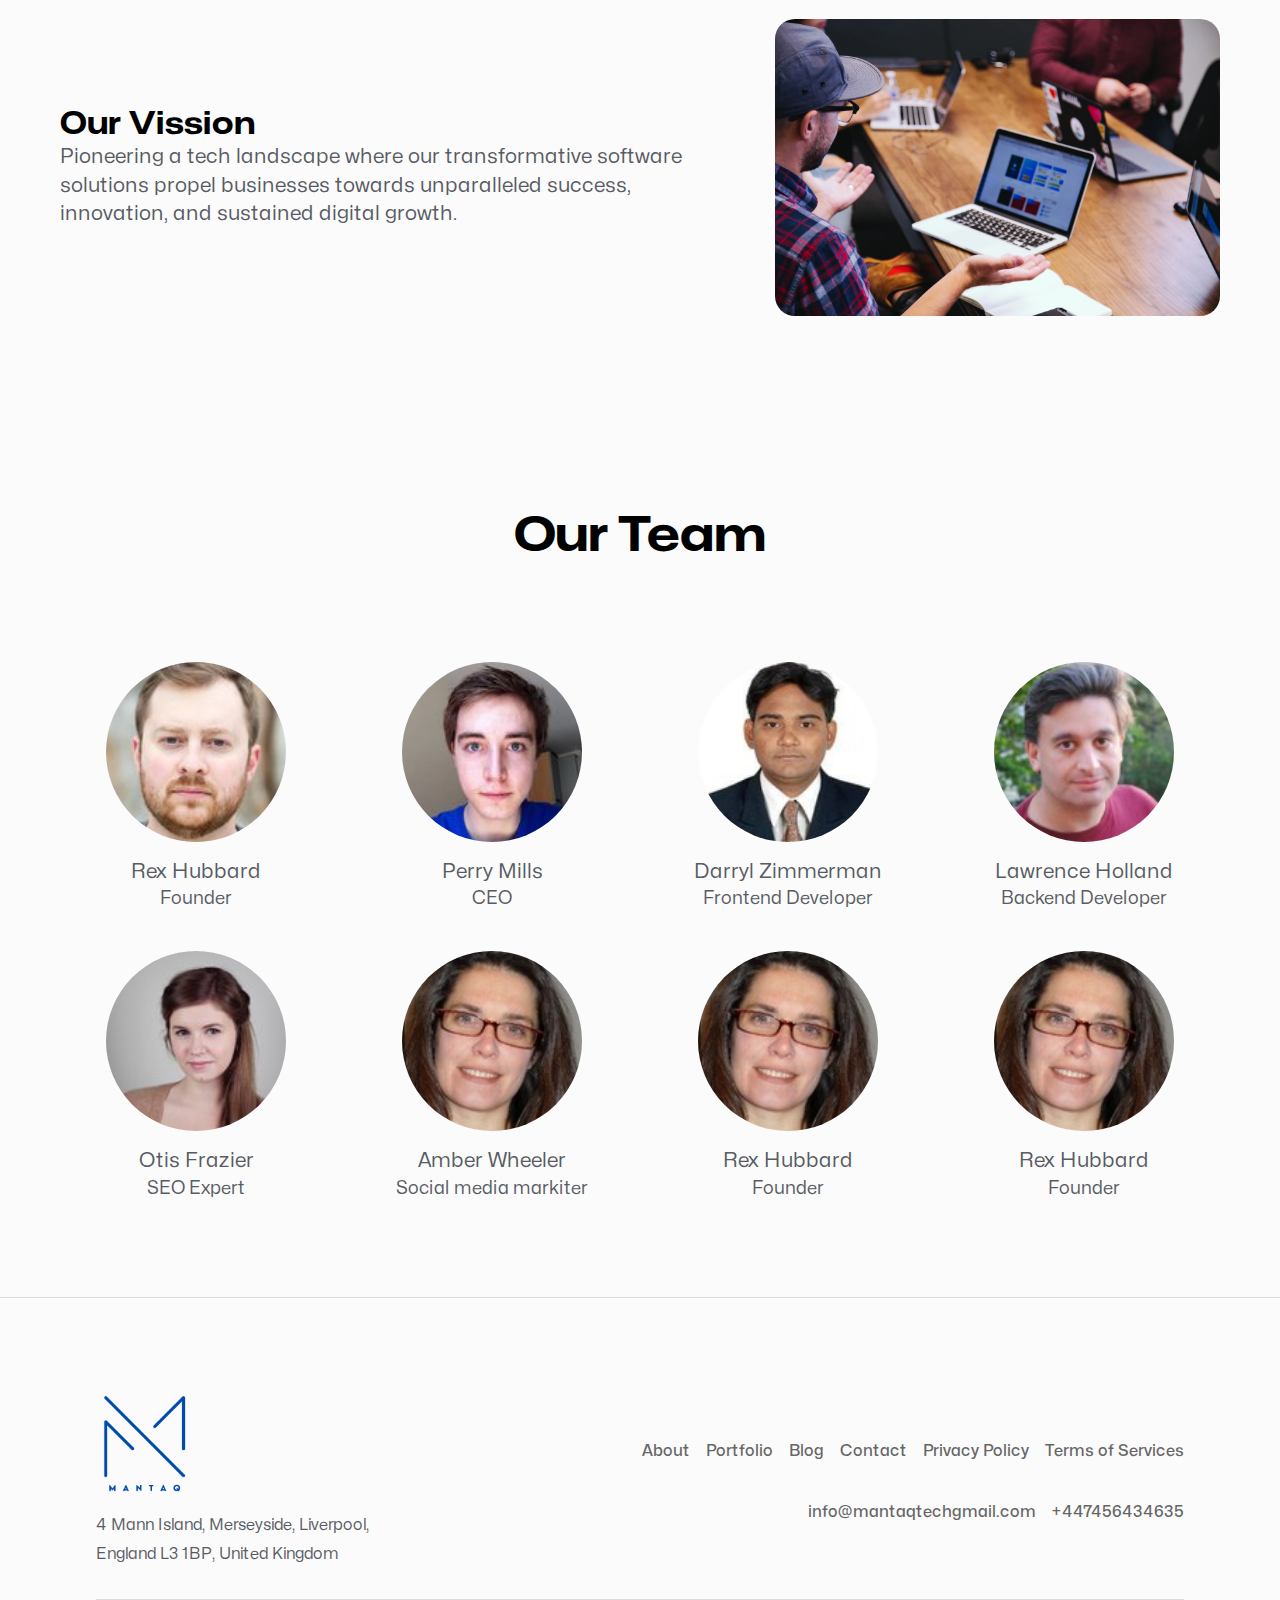
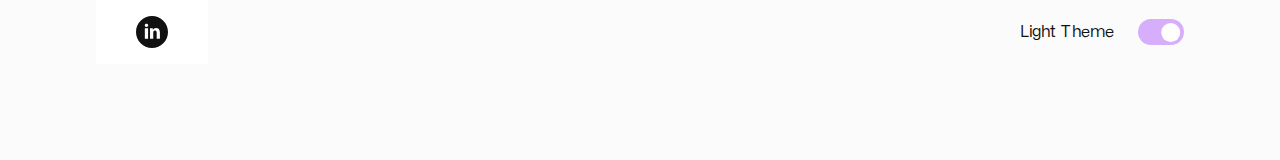
==== commit af9afbd3: "added footer" ====
--- a/about.html
+++ b/about.html
@@ -121,7 +121,33 @@
     </section>
 
     <footer class="footer">
-        <div class="container">
+        <div>
+          <div class="main-footer">
+            <aside class="footer-logo-section">
+              <img src="./assets/images/logo.png" alt="mantaq logo" class="footer-logo">
+              <span class="address">4 Mann Island, Merseyside, Liverpool, England L3 1BP, United Kingdom</span>
+            </aside>
+            <aside class="links-footer">
+              <div>
+                <!-- <h3 class="footer-link-heading">Company</h3> -->
+                <ul class="links-list">
+                  <li><a href="about.html" class="footer-link">About</a></li>
+                  <li><a href="work.html" class="footer-link">Portfolio</a></li>
+                  <li><a href="blog.html" class="footer-link">Blog</a></li>
+                  <li><a href="index.html#contact" class="footer-link">Contact</a></li>
+                  <li><a href="#" class="footer-link">Privacy&nbsp;Policy</a></li>
+                  <li><a href="#" class="footer-link">Terms&nbsp;of&nbsp;Services</a></li>
+                </ul>
+              </div>
+              <div>
+                <!-- <h3 class="footer-link-heading">Contact-info</h3> -->
+                <ul class="links-list">
+                  <li><a href="mailto:info@mantaqtechgmail.com" class="footer-link">info@mantaqtechgmail.com</a></li>
+                  <li><a href="callto:+447456434635" class="footer-link">+447456434635</a></li>
+                </ul>
+              </div>
+            </aside>
+          </div>
           <div class="footer-content">
             <nav>
               <ol class="footer-links">
--- a/style.css
+++ b/style.css
@@ -1192,6 +1192,7 @@
 
 .footer {
   border-top: 1px solid var(--border);
+  padding: 0 var(--gutter-x-large);
   padding-block: var(--gutter-x-large);
 }
 
@@ -1222,21 +1223,24 @@
 
 .links-footer{
   display: flex;
-  place-content: end;
-  gap: var(--gutter-x-large);
-}
-
-.footer-link-heading{
+  gap: var(--gutter-small);
+  flex-direction: column;
+  align-items: flex-end;
+  justify-content: center;
+}
+
+/* .footer-link-heading{
   color: var(--body);
   font-size: var(--text-small);
   font-weight: 500;
   margin-bottom: var(--gutter-micro);
-}
+} */
 
 .links-list{
   display: flex;
-  flex-direction: column;
-  gap: var(--gutter-nano);
+  /* flex-direction: column; */
+  gap: var(--gutter-micro);
+  flex-wrap: wrap;
 }
 
 .links-list li{
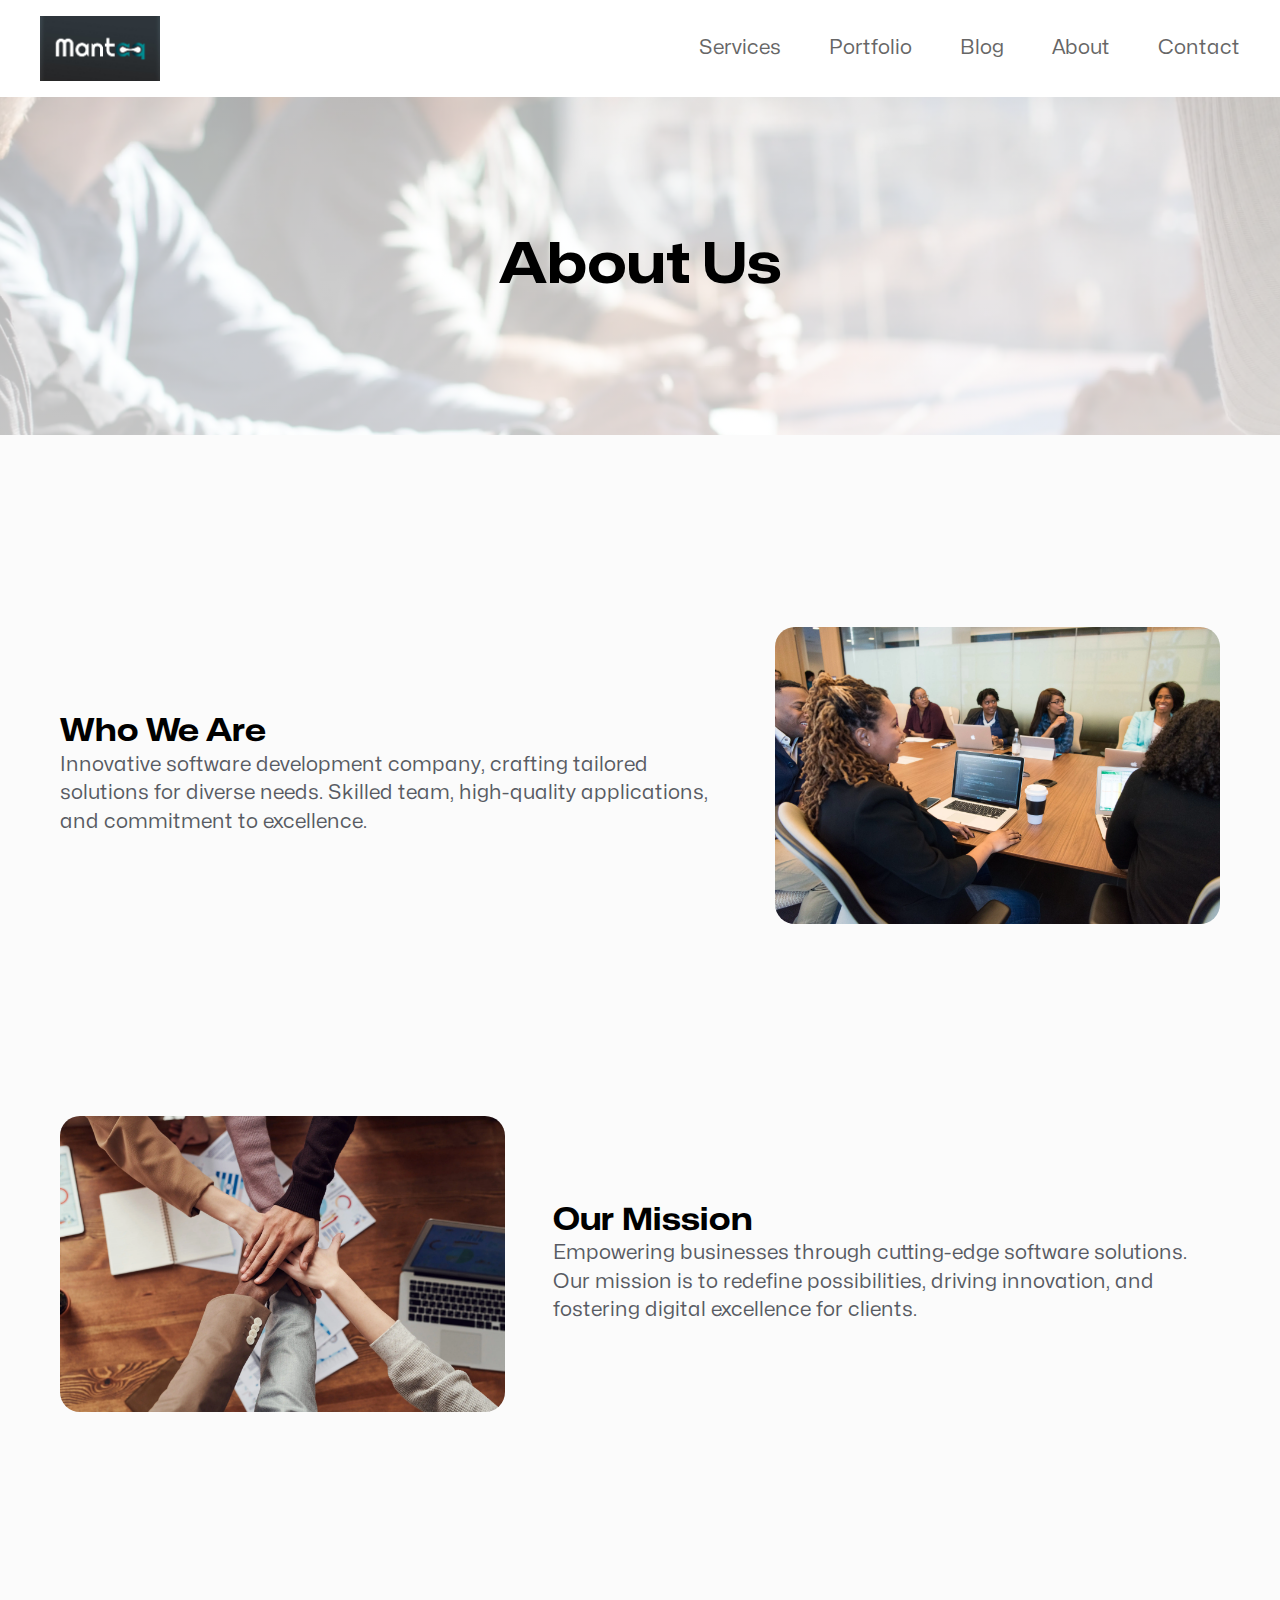
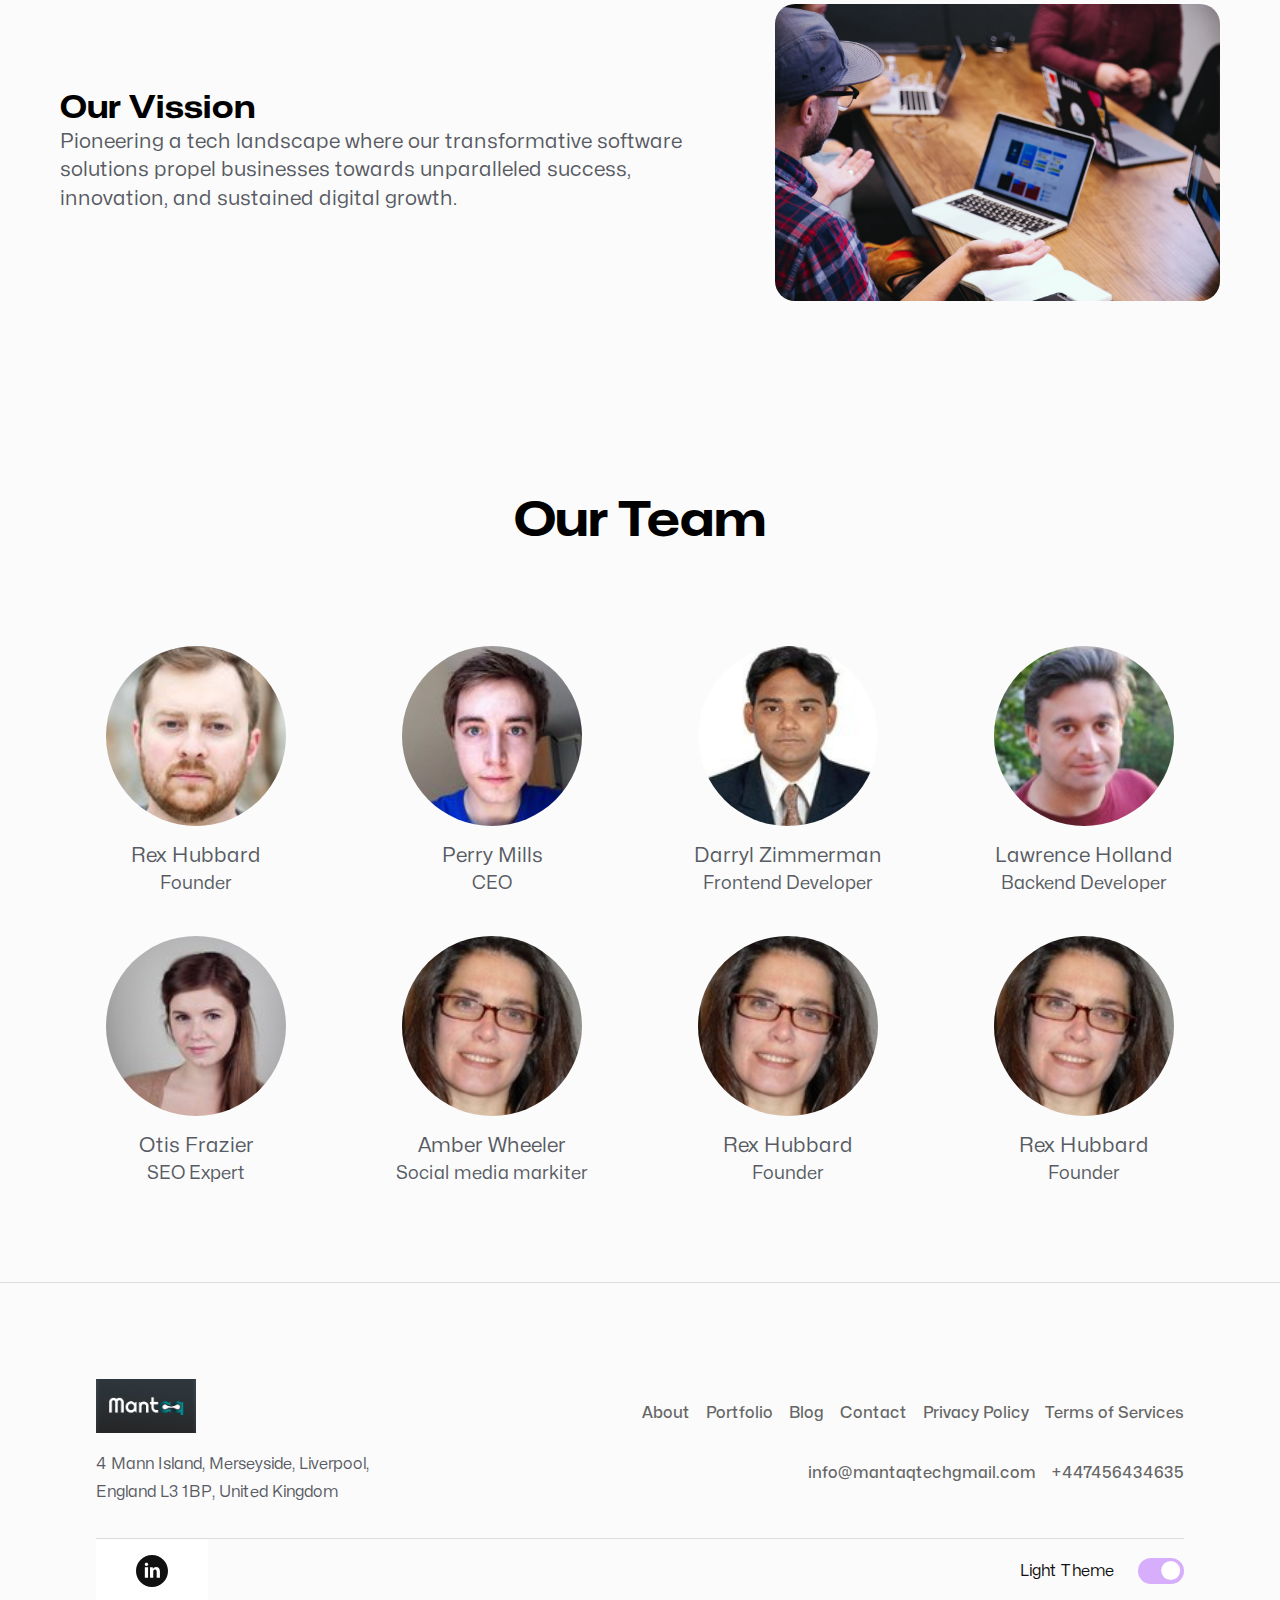
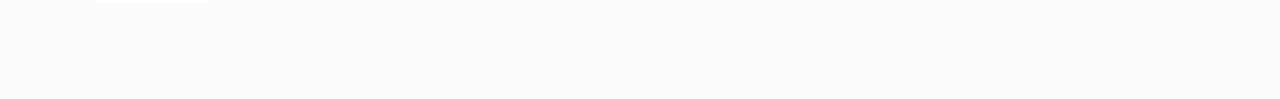
==== commit 2bc58e51: "changed logo" ====
--- a/about.html
+++ b/about.html
@@ -20,7 +20,7 @@
     <header class="about-header">
         <nav>
             <a href="index.html">
-                <img src="./assets/images/logo.png" alt="mantaq" class="mantaq-logo">
+                <img src="./assets/images/logo3.jpg" alt="mantaq" class="mantaq-logo">
             </a>
             <img src="./assets/images/menu-icon.svg" alt="menu" class="nav-icons menu-icon">
             <img src="./assets/images/close-icon.svg" alt="close" class="nav-icons close-icon hidden">
@@ -124,7 +124,7 @@
         <div>
           <div class="main-footer">
             <aside class="footer-logo-section">
-              <img src="./assets/images/logo.png" alt="mantaq logo" class="footer-logo">
+              <img src="./assets/images/logo3.jpg" alt="mantaq logo" class="footer-logo">
               <span class="address">4 Mann Island, Merseyside, Liverpool, England L3 1BP, United Kingdom</span>
             </aside>
             <aside class="links-footer">
--- a/style.css
+++ b/style.css
@@ -452,7 +452,7 @@
 }
 
 .mantaq-logo{
-  width: 80px;
+  width: 120px;
 }
 
 nav ul {
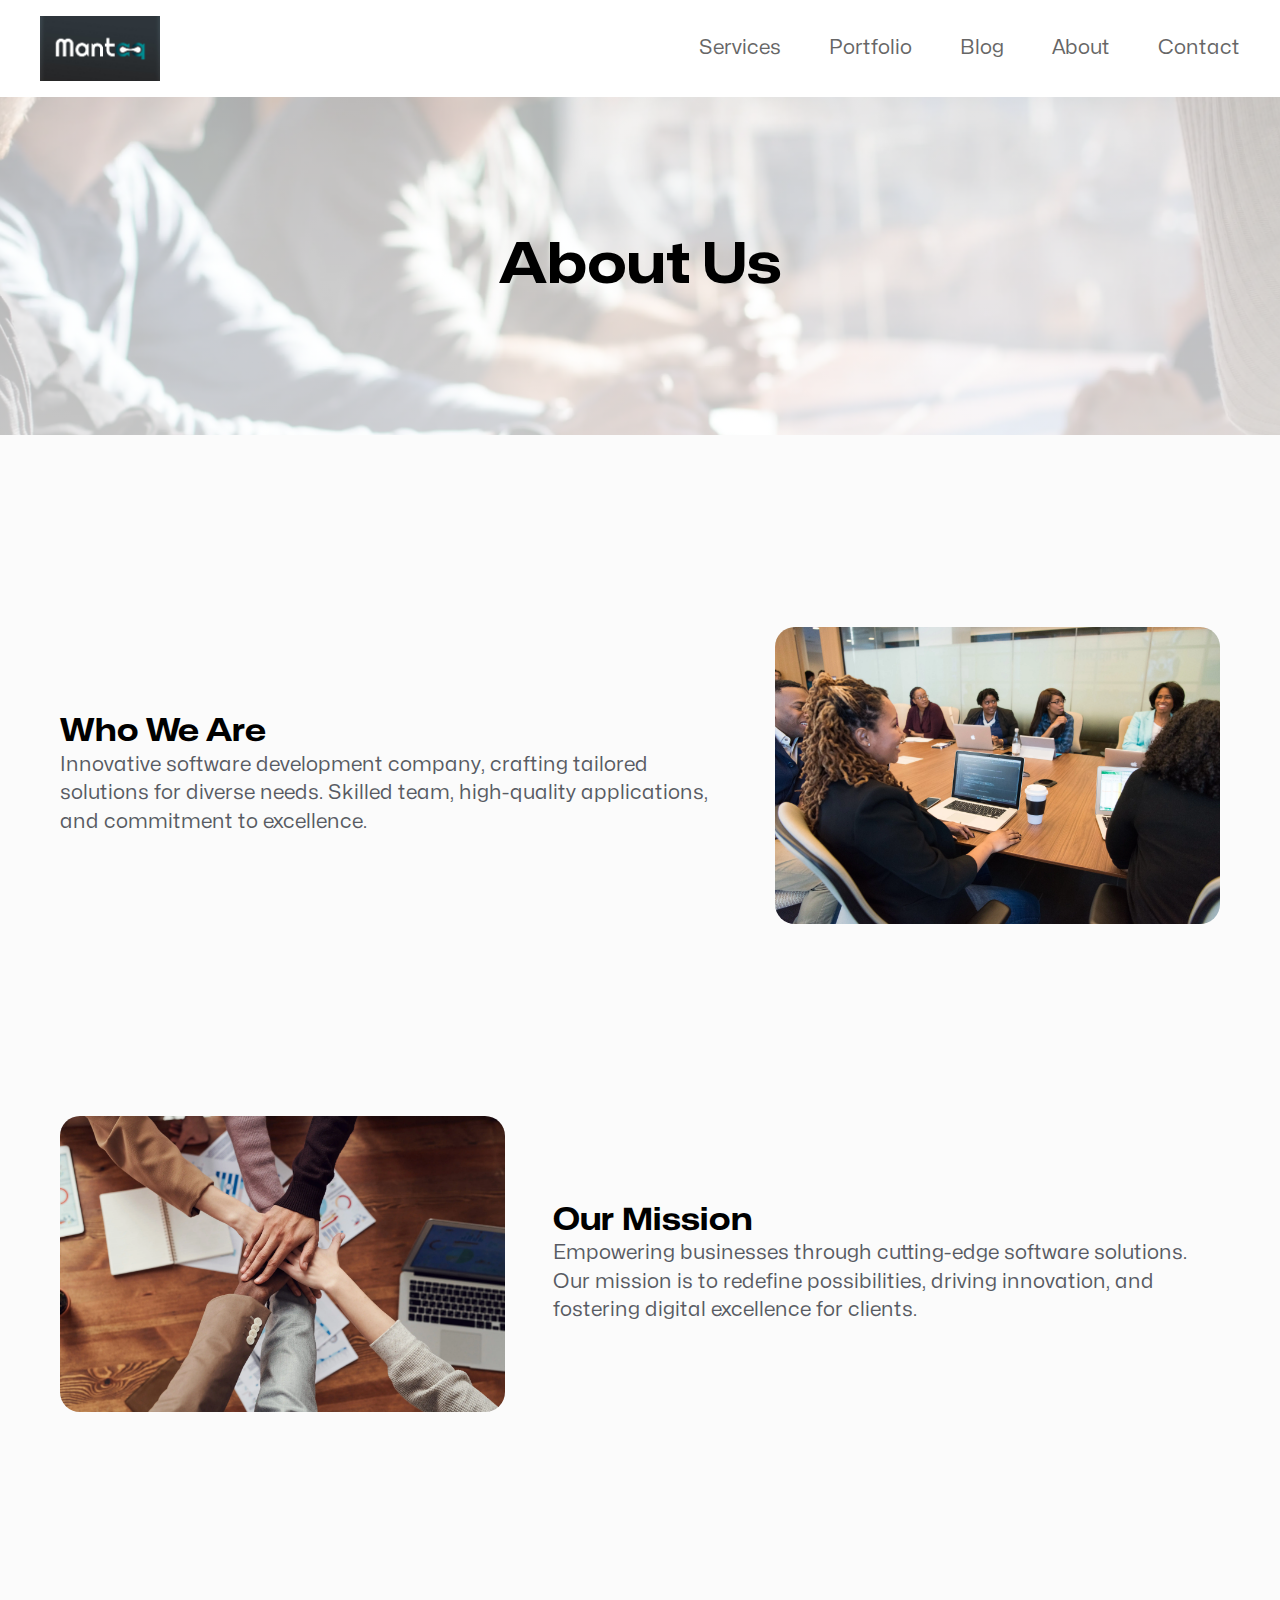
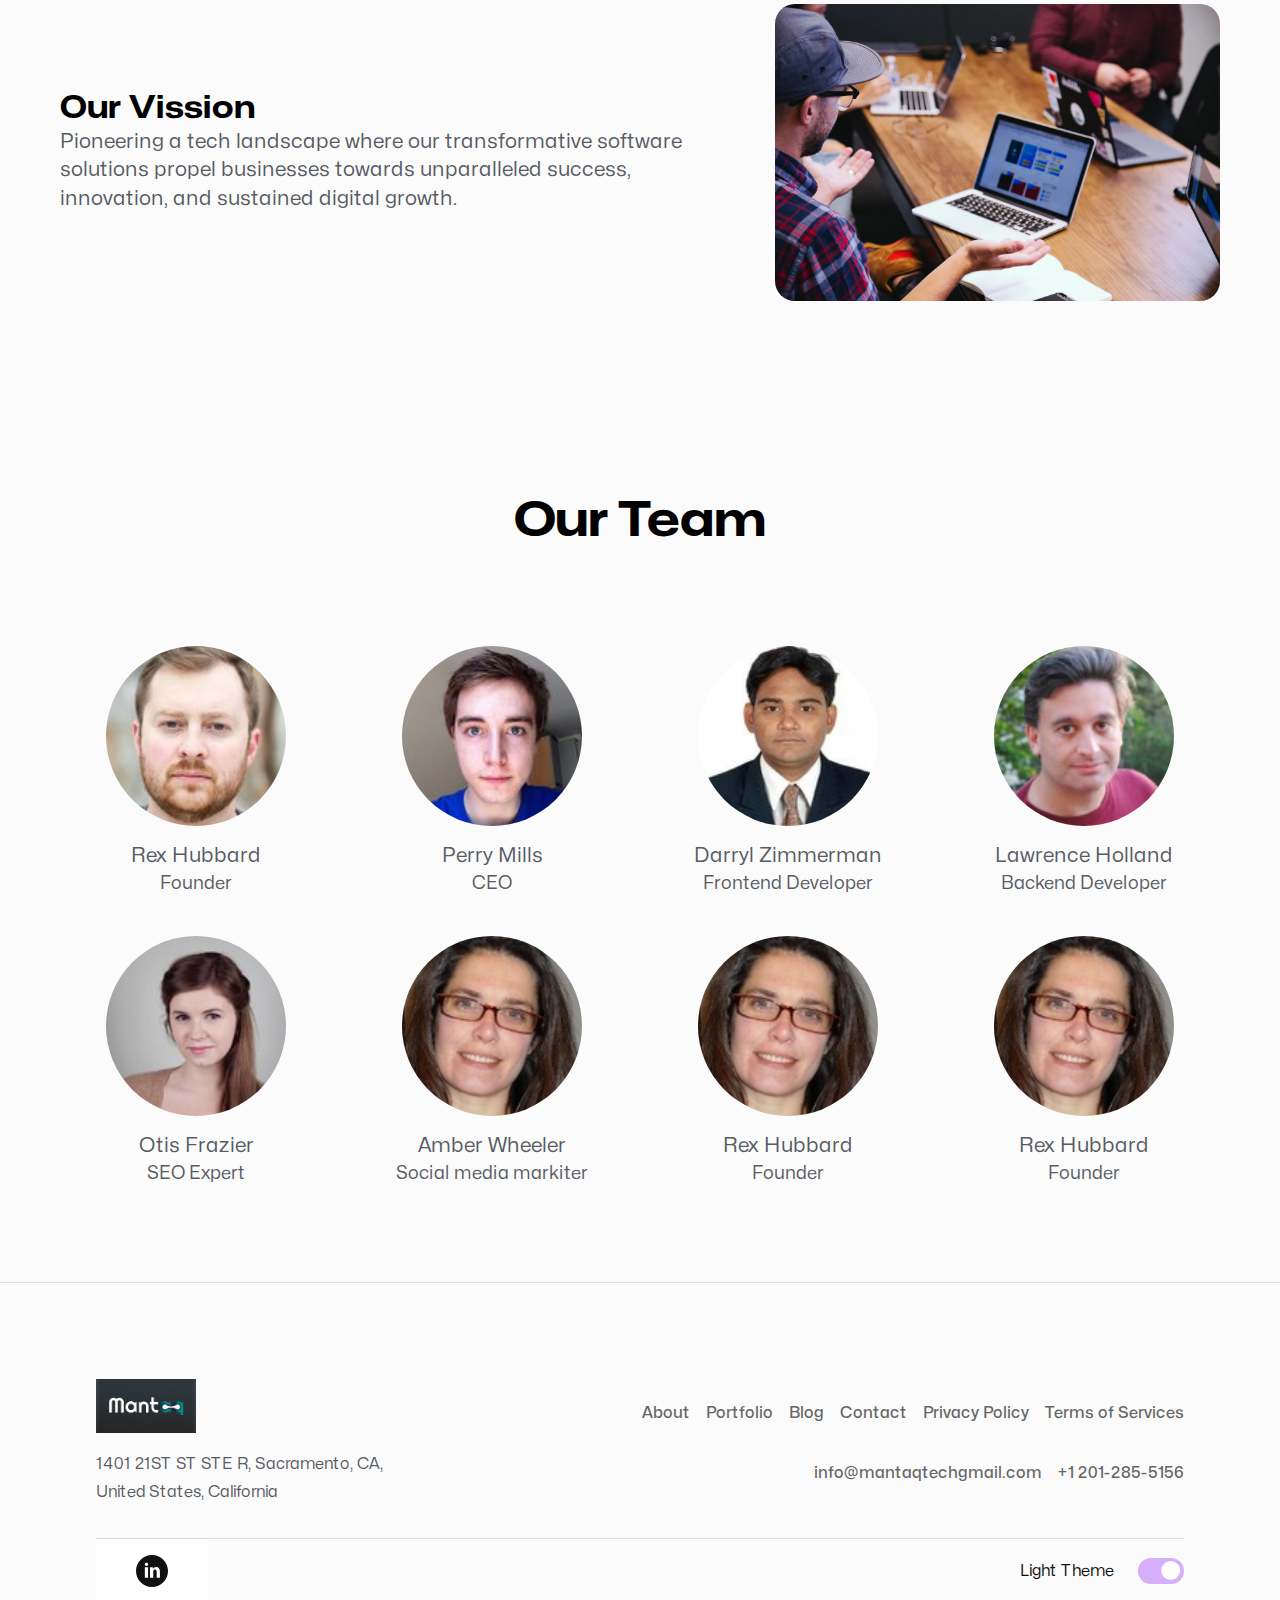
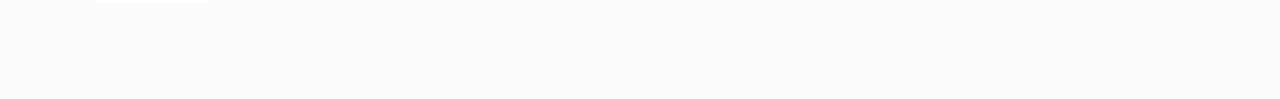
==== commit a8414387: "udpated number and address" ====
--- a/about.html
+++ b/about.html
@@ -125,7 +125,7 @@
           <div class="main-footer">
             <aside class="footer-logo-section">
               <img src="./assets/images/logo3.jpg" alt="mantaq logo" class="footer-logo">
-              <span class="address">4 Mann Island, Merseyside, Liverpool, England L3 1BP, United Kingdom</span>
+              <span class="address">1401 21ST ST STE R, Sacramento, CA, United States, California</span>
             </aside>
             <aside class="links-footer">
               <div>
@@ -143,7 +143,7 @@
                 <!-- <h3 class="footer-link-heading">Contact-info</h3> -->
                 <ul class="links-list">
                   <li><a href="mailto:info@mantaqtechgmail.com" class="footer-link">info@mantaqtechgmail.com</a></li>
-                  <li><a href="callto:+447456434635" class="footer-link">+447456434635</a></li>
+                  <li><a href="callto:+1201-285-5156" class="footer-link">+1 201-285-5156</a></li>
                 </ul>
               </div>
             </aside>
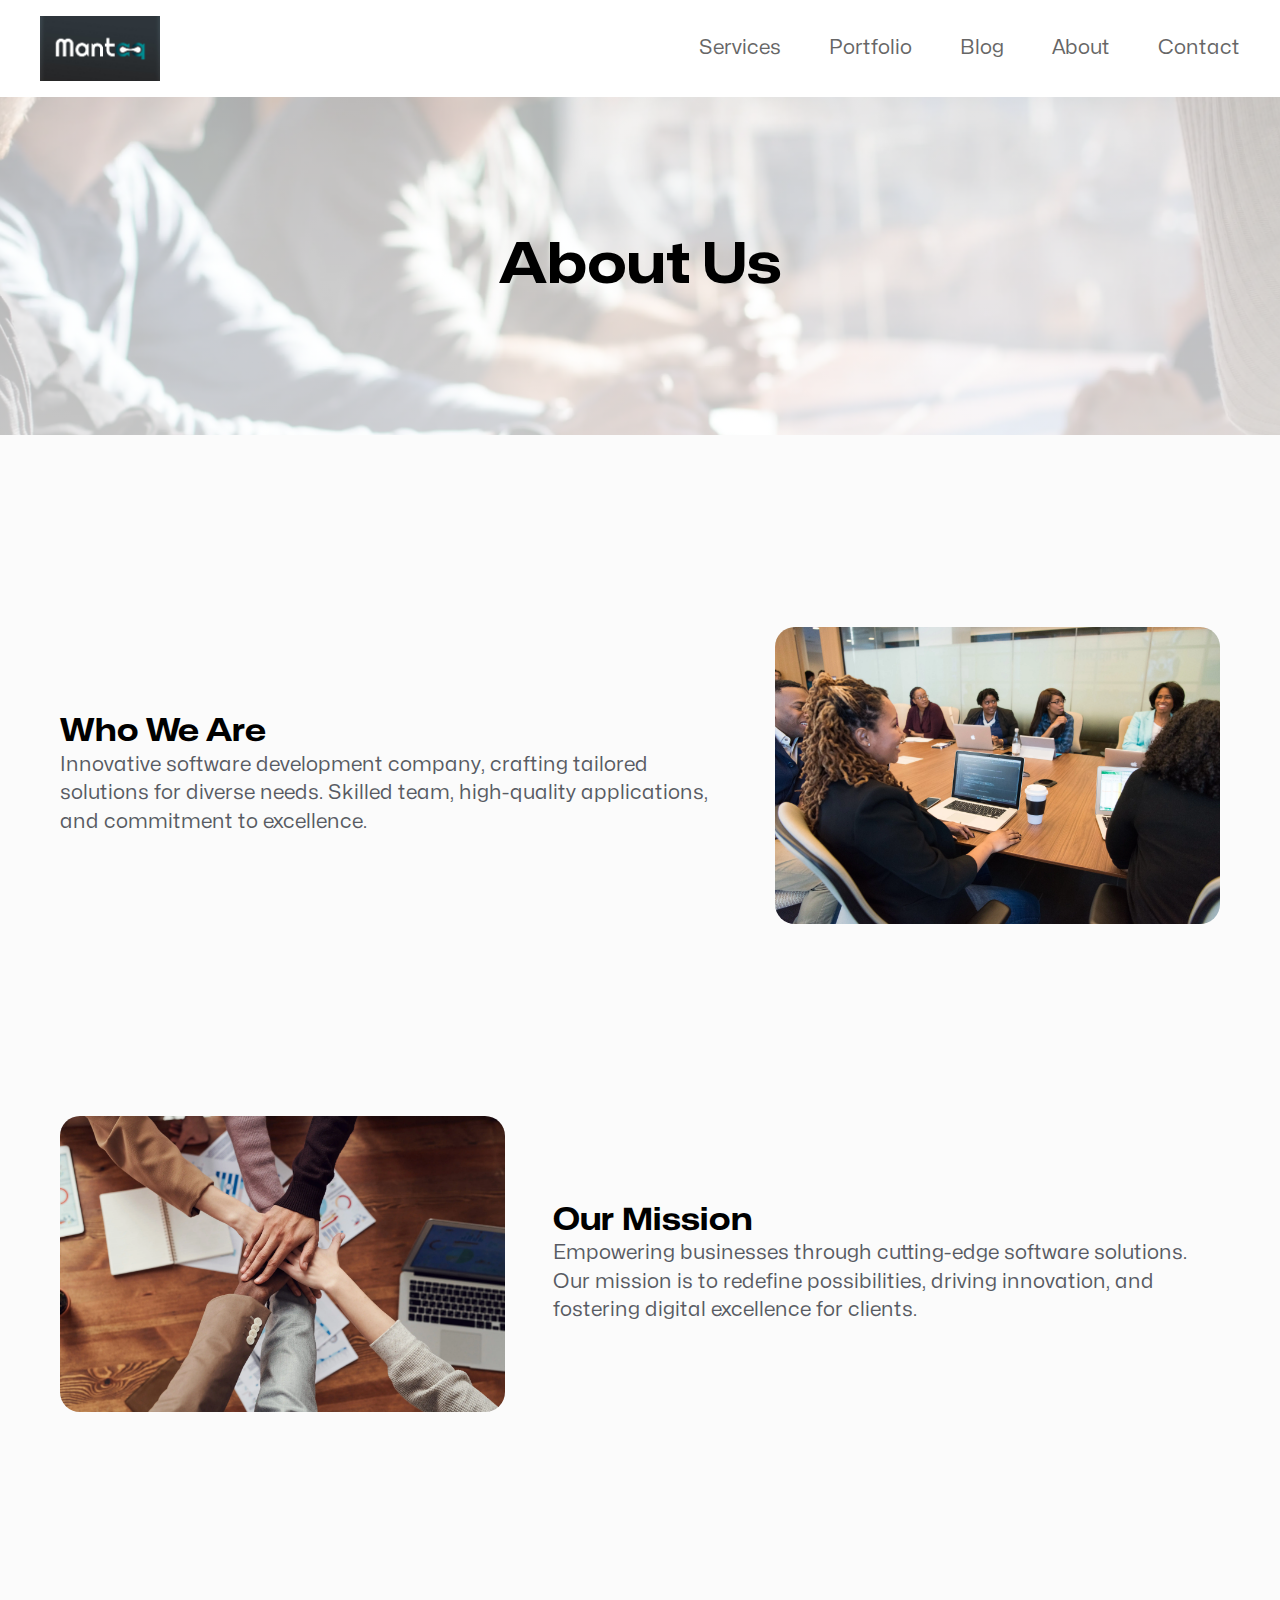
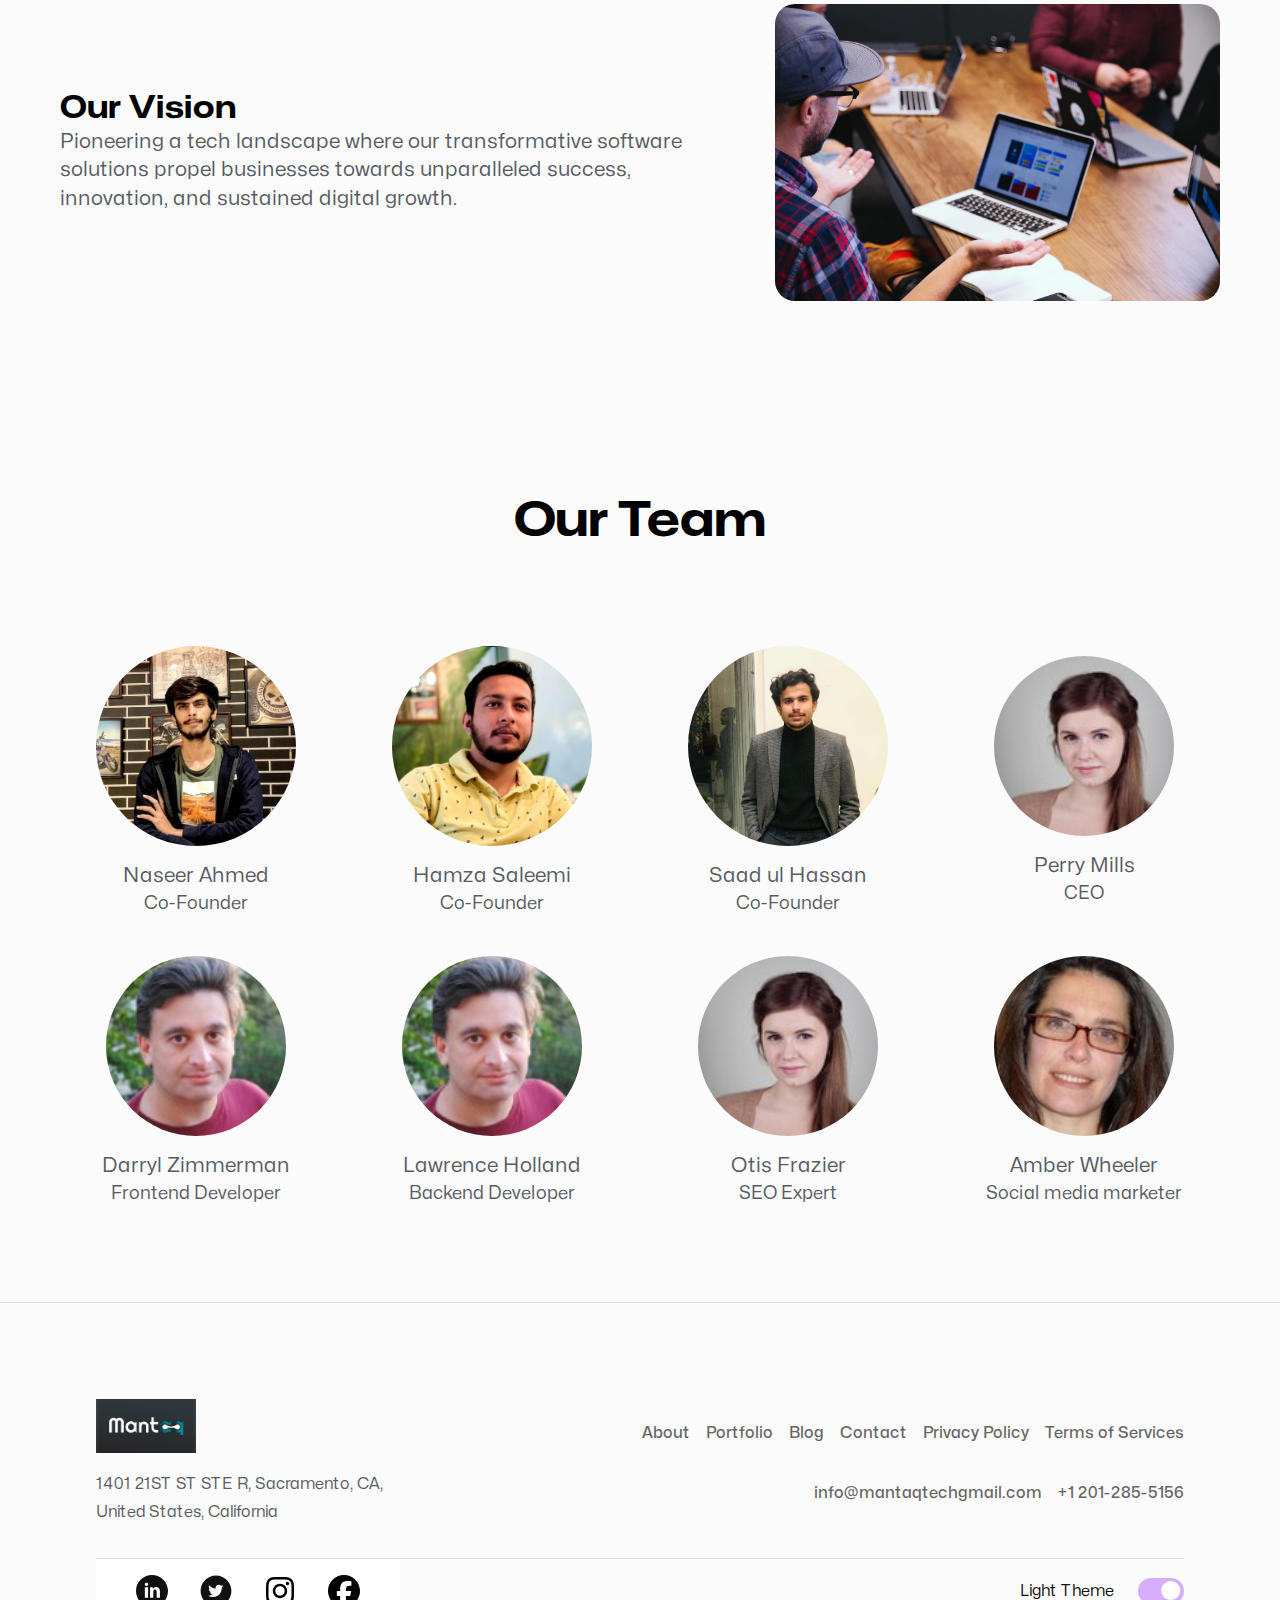
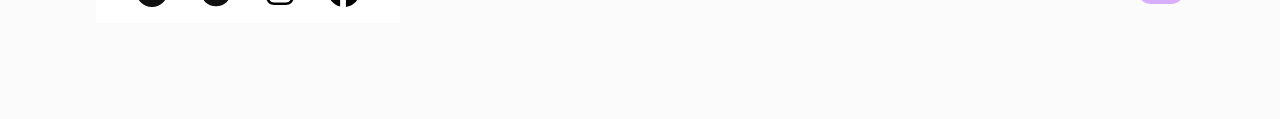
==== commit 6683ab95: "updates" ====
--- a/about.html
+++ b/about.html
@@ -64,7 +64,7 @@
 
     <section class="container about-details-section">
         <aside class="about-details-text-box">
-            <h2 class="about-details-heading">Our Vission</h2>
+            <h2 class="about-details-heading">Our Vision</h2>
             <p>Pioneering a tech landscape where our transformative software solutions propel businesses towards unparalleled success, innovation, and sustained digital growth.</p>
         </aside>
         <picture class="about-details-img">
@@ -77,17 +77,27 @@
             <h2 class="h2">Our Team</h2>
             <div class="team-section container">
                 <article class="team-member">
-                    <img src="./assets/images/team/1.jpg" alt="Team memner image" class="member-img">
-                    <p class="member-name">Rex Hubbard</p>
-                    <span class="member-position">Founder</span>
+                    <img src="./assets/images/team/1.jpg" alt="Naseer Ahmed" class="member-img">
+                    <p class="member-name">Naseer Ahmed</p>
+                    <span class="member-position">Co-Founder</span>
                 </article>
                 <article class="team-member">
-                    <img src="./assets/images/team/2.jpg" alt="Team memner image" class="member-img">
+                  <img src="./assets/images/team/2.jpg" alt="Hamza Saleemi" class="member-img">
+                  <p class="member-name">Hamza Saleemi</p>
+                  <span class="member-position">Co-Founder</span>
+              </article>
+              <article class="team-member">
+                <img src="./assets/images/team/3.jpg" alt="Saad ul Hassan" class="member-img">
+                <p class="member-name">Saad ul Hassan</p>
+                <span class="member-position">Co-Founder</span>
+            </article>
+                <article class="team-member">
+                    <img src="./assets/images/team/5.jpg" alt="Team memner image" class="member-img">
                     <p class="member-name">Perry Mills</p>
                     <span class="member-position">CEO</span>
                 </article>
                 <article class="team-member">
-                    <img src="./assets/images/team/3.jpg" alt="Team memner image" class="member-img">
+                    <img src="./assets/images/team/4.jpg" alt="Team memner image" class="member-img">
                     <p class="member-name">Darryl Zimmerman</p>
                     <span class="member-position">Frontend Developer</span>
                 </article>
@@ -104,17 +114,7 @@
                 <article class="team-member">
                     <img src="./assets/images/team/6.jpg" alt="Team memner image" class="member-img">
                     <p class="member-name">Amber Wheeler</p>
-                    <span class="member-position">Social media markiter</span>
-                </article>
-                <article class="team-member">
-                    <img src="./assets/images/team/6.jpg" alt="Team memner image" class="member-img">
-                    <p class="member-name">Rex Hubbard</p>
-                    <span class="member-position">Founder</span>
-                </article>
-                <article class="team-member">
-                    <img src="./assets/images/team/6.jpg" alt="Team memner image" class="member-img">
-                    <p class="member-name">Rex Hubbard</p>
-                    <span class="member-position">Founder</span>
+                    <span class="member-position">Social media marketer</span>
                 </article>
             </div>
         </div>
@@ -155,6 +155,18 @@
                   <a title="Linkedin" href="https://www.linkedin.com/company/mantaq/" target="_blank"
                     rel="noopener"><img loading="lazy" src="assets/images/social-links/linkedin.svg" alt="Linkedin" /></a>
                 </li>
+                <li class="footer-link">
+                  <a title="twitter" href="https://twitter.com/mantaqsolutions?s=11" target="_blank"
+                    rel="noopener"><img loading="lazy" src="assets/images/social-links/twitter.svg" alt="twitter" /></a>
+                </li>
+                <li class="footer-link">
+                  <a title="instagram" href="https://www.instagram.com/mantaq_solutions/" target="_blank"
+                    rel="noopener"><img loading="lazy" src="assets/images/social-links/instagram.svg" alt="instagram" /></a>
+                </li>
+                <li class="footer-link">
+                  <a title="Facebook" href="https://www.facebook.com/profile.php?id=61554034550531&mibextid=tzlV2A" target="_blank"
+                    rel="noopener"><img loading="lazy" src="assets/images/social-links/facebook.svg" alt="Facebook" /></a>
+                </li>
               </ol>
             </nav>
             <label class="theme-switch" for="theme-switch">
